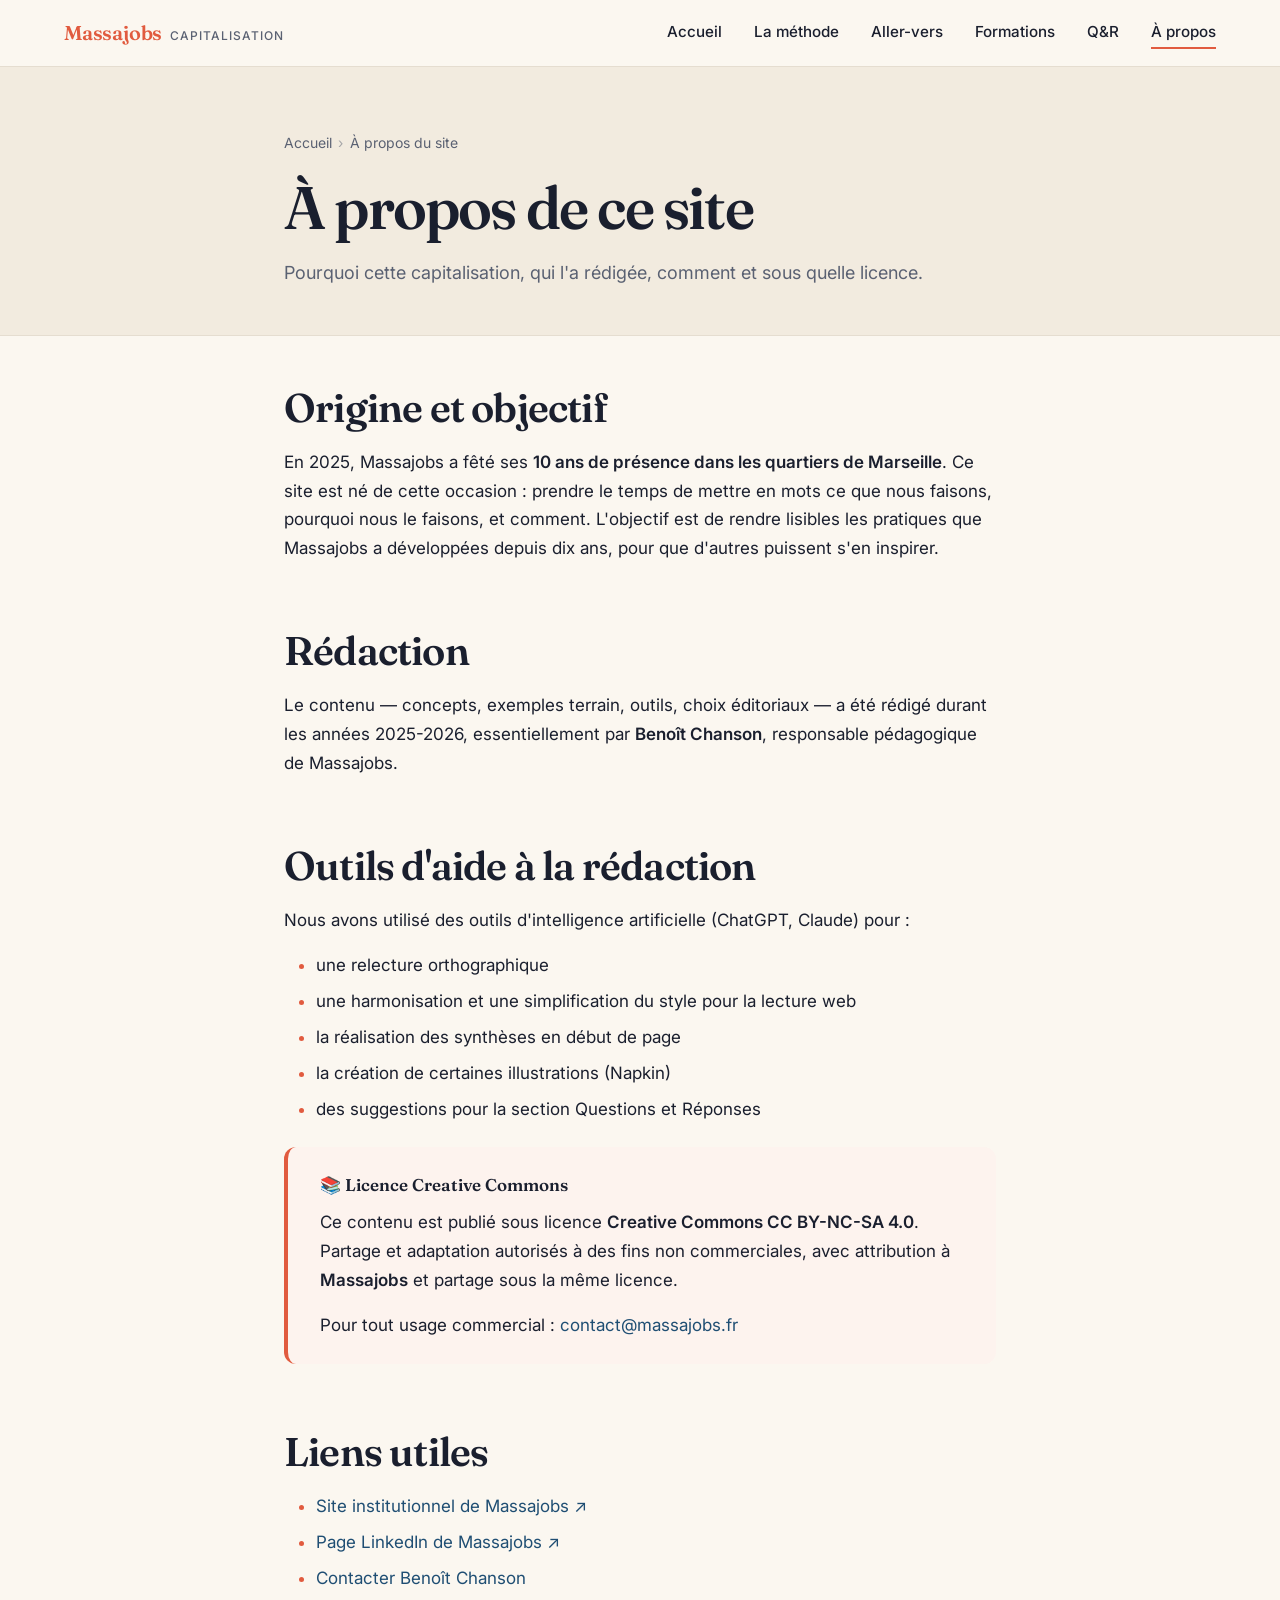
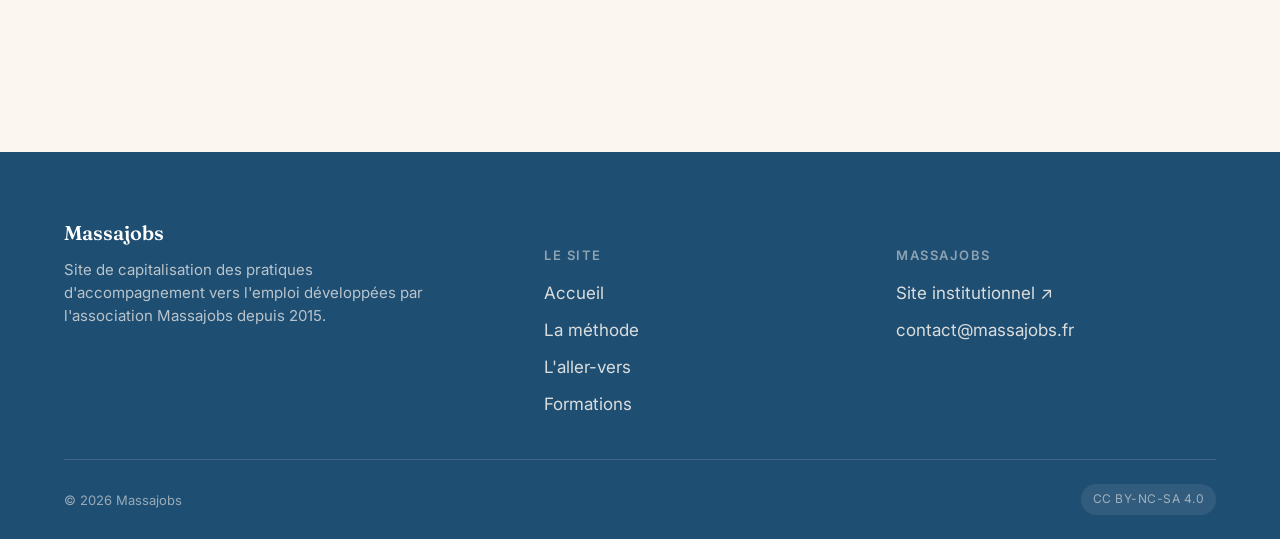
==== pages/a-propos.html @ 046642a2 "Première mise en ligne du site" ====
<!DOCTYPE html>
<html lang="fr">
<head>
    <meta charset="UTF-8">
    <meta name="viewport" content="width=device-width, initial-scale=1.0">
    <title>À propos du site — Massajobs</title>
    <link rel="preconnect" href="https://fonts.googleapis.com">
    <link rel="preconnect" href="https://fonts.gstatic.com" crossorigin>
    <link href="https://fonts.googleapis.com/css2?family=Fraunces:opsz,wght@9..144,400;9..144,500;9..144,600;9..144,700&family=Inter:wght@400;500;600;700&display=swap" rel="stylesheet">
    <link rel="stylesheet" href="../assets/css/style.css">
</head>
<body>

<header class="site-header">
    <div class="site-header__inner">
        <a href="../index.html" class="site-logo"><strong>Massajobs</strong><small>Capitalisation</small></a>
        <button class="menu-toggle" aria-label="Menu" onclick="document.querySelector('.site-nav').classList.toggle('open')">☰</button>
        <nav class="site-nav">
            <a href="../index.html">Accueil</a>
            <a href="methode.html">La méthode</a>
            <a href="aller-vers.html">Aller-vers</a>
            <a href="offre.html">Formations</a>
            <a href="questions-reponses.html">Q&amp;R</a>
            <a href="a-propos.html" class="active">À propos</a>
        </nav>
    </div>
</header>

<section class="article-header">
    <div class="article-header__inner">
        <div class="breadcrumb">
            <a href="../index.html">Accueil</a><span class="breadcrumb__sep">›</span><span>À propos du site</span>
        </div>
        <h1>À propos de ce site</h1>
        <p class="article-header__lead">Pourquoi cette capitalisation, qui l'a rédigée, comment et sous quelle licence.</p>
    </div>
</section>

<div class="reading">

<h2>Origine et objectif</h2>
<p>En 2025, Massajobs a fêté ses <strong>10 ans de présence dans les quartiers de Marseille</strong>. Ce site est né de cette occasion : prendre le temps de mettre en mots ce que nous faisons, pourquoi nous le faisons, et comment. L'objectif est de rendre lisibles les pratiques que Massajobs a développées depuis dix ans, pour que d'autres puissent s'en inspirer.</p>

<h2>Rédaction</h2>
<p>Le contenu — concepts, exemples terrain, outils, choix éditoriaux — a été rédigé durant les années 2025-2026, essentiellement par <strong>Benoît Chanson</strong>, responsable pédagogique de Massajobs.</p>

<h2>Outils d'aide à la rédaction</h2>
<p>Nous avons utilisé des outils d'intelligence artificielle (ChatGPT, Claude) pour :</p>
<ul>
    <li>une relecture orthographique</li>
    <li>une harmonisation et une simplification du style pour la lecture web</li>
    <li>la réalisation des synthèses en début de page</li>
    <li>la création de certaines illustrations (Napkin)</li>
    <li>des suggestions pour la section Questions et Réponses</li>
</ul>

<div class="callout callout--idea">
    <div class="callout__title">📚 Licence Creative Commons</div>
    <p>Ce contenu est publié sous licence <strong>Creative Commons CC BY-NC-SA 4.0</strong>.<br>
    Partage et adaptation autorisés à des fins non commerciales, avec attribution à <strong>Massajobs</strong> et partage sous la même licence.</p>
    <p>Pour tout usage commercial : <a href="mailto:contact@massajobs.fr">contact@massajobs.fr</a></p>
</div>

<h2>Liens utiles</h2>
<ul>
    <li><a href="https://www.massajobs.org" target="_blank" rel="noopener">Site institutionnel de Massajobs ↗</a></li>
    <li><a href="https://www.linkedin.com/company/massajobs/" target="_blank" rel="noopener">Page LinkedIn de Massajobs ↗</a></li>
    <li><a href="mailto:benoit.chanson@massajobs.org">Contacter Benoît Chanson</a></li>
</ul>

</div>

<footer class="site-footer">
    <div class="container">
        <div class="site-footer__grid">
            <div>
                <div class="site-footer__brand">Massajobs</div>
                <p class="site-footer__lead">Site de capitalisation des pratiques d'accompagnement vers l'emploi développées par l'association Massajobs depuis 2015.</p>
            </div>
            <div>
                <h4>Le site</h4>
                <ul class="site-footer__links">
                    <li><a href="../index.html">Accueil</a></li>
                    <li><a href="methode.html">La méthode</a></li>
                    <li><a href="aller-vers.html">L'aller-vers</a></li>
                    <li><a href="offre.html">Formations</a></li>
                </ul>
            </div>
            <div>
                <h4>Massajobs</h4>
                <ul class="site-footer__links">
                    <li><a href="https://www.massajobs.org" target="_blank" rel="noopener">Site institutionnel ↗</a></li>
                    <li><a href="mailto:contact@massajobs.fr">contact@massajobs.fr</a></li>
                </ul>
            </div>
        </div>
        <div class="site-footer__bottom">
            <span>© 2026 Massajobs</span>
            <span class="license-tag">CC BY-NC-SA 4.0</span>
        </div>
    </div>
</footer>

</body>
</html>
---- assets/css/style.css ----
/* ====================================================
   MASSAJOBS — Site de capitalisation
   Design system — Style global
   ==================================================== */

/* --------- Reset & base --------- */
*,
*::before,
*::after {
    box-sizing: border-box;
    margin: 0;
    padding: 0;
}

:root {
    /* Palette */
    --color-bg: #FBF7F0;
    --color-bg-alt: #F2EBDF;
    --color-bg-deep: #1F4E73;
    --color-text: #1A1F2E;
    --color-text-muted: #5A6172;
    --color-accent: #E15B3F;
    --color-accent-deep: #B73E25;
    --color-primary: #1F4E73;
    --color-primary-light: #2D7AAC;
    --color-border: #E5DDD0;
    --color-white: #FFFFFF;

    /* Typography */
    --font-display: "Fraunces", Georgia, "Times New Roman", serif;
    --font-body: "Inter", -apple-system, BlinkMacSystemFont, "Segoe UI", sans-serif;

    /* Spacing */
    --space-1: 0.25rem;
    --space-2: 0.5rem;
    --space-3: 1rem;
    --space-4: 1.5rem;
    --space-5: 2rem;
    --space-6: 3rem;
    --space-7: 4rem;
    --space-8: 6rem;

    /* Containers */
    --width-narrow: 760px;
    --width-medium: 960px;
    --width-wide: 1200px;

    /* Misc */
    --radius-sm: 6px;
    --radius-md: 12px;
    --radius-lg: 20px;
    --shadow-sm: 0 1px 3px rgba(26, 31, 46, 0.06), 0 1px 2px rgba(26, 31, 46, 0.04);
    --shadow-md: 0 4px 16px rgba(26, 31, 46, 0.06), 0 2px 6px rgba(26, 31, 46, 0.04);
    --shadow-lg: 0 12px 40px rgba(26, 31, 46, 0.08), 0 4px 12px rgba(26, 31, 46, 0.05);
    --transition: 200ms cubic-bezier(0.4, 0, 0.2, 1);
}

html {
    font-size: 16px;
    scroll-behavior: smooth;
    -webkit-text-size-adjust: 100%;
}

body {
    font-family: var(--font-body);
    font-size: 1.0625rem;
    line-height: 1.7;
    color: var(--color-text);
    background-color: var(--color-bg);
    -webkit-font-smoothing: antialiased;
    -moz-osx-font-smoothing: grayscale;
}

img, svg {
    max-width: 100%;
    height: auto;
    display: block;
}

a {
    color: var(--color-primary);
    text-decoration: none;
    transition: color var(--transition);
}

a:hover {
    color: var(--color-accent);
}

/* --------- Typography --------- */
h1, h2, h3, h4, h5, h6 {
    font-family: var(--font-display);
    color: var(--color-text);
    line-height: 1.2;
    font-weight: 600;
    letter-spacing: -0.02em;
}

h1 {
    font-size: clamp(2.25rem, 5vw, 3.75rem);
    font-weight: 600;
    letter-spacing: -0.03em;
}

h2 {
    font-size: clamp(1.75rem, 3.5vw, 2.5rem);
    margin-bottom: var(--space-4);
}

h3 {
    font-size: clamp(1.375rem, 2.5vw, 1.75rem);
    margin-top: var(--space-6);
    margin-bottom: var(--space-3);
}

h4 {
    font-size: 1.125rem;
    font-weight: 600;
    margin-top: var(--space-5);
    margin-bottom: var(--space-2);
}

p {
    margin-bottom: var(--space-3);
}

strong, b {
    font-weight: 600;
    color: var(--color-text);
}

/* Section "kicker" — small caps label above h2 */
.kicker {
    display: inline-block;
    font-family: var(--font-body);
    font-size: 0.8125rem;
    font-weight: 600;
    text-transform: uppercase;
    letter-spacing: 0.12em;
    color: var(--color-accent);
    margin-bottom: var(--space-3);
}

.kicker-light {
    color: rgba(251, 247, 240, 0.7);
}

/* --------- Layout --------- */
.container {
    width: 100%;
    max-width: var(--width-wide);
    margin: 0 auto;
    padding: 0 var(--space-4);
}

.container-narrow {
    max-width: var(--width-narrow);
    margin: 0 auto;
    padding: 0 var(--space-4);
}

.container-medium {
    max-width: var(--width-medium);
    margin: 0 auto;
    padding: 0 var(--space-4);
}

.section {
    padding: var(--space-8) 0;
}

.section-tight {
    padding: var(--space-6) 0;
}

.section-light {
    background-color: var(--color-white);
}

.section-sand {
    background-color: var(--color-bg-alt);
}

.section-deep {
    background-color: var(--color-bg-deep);
    color: var(--color-bg);
}

.section-deep h1,
.section-deep h2,
.section-deep h3,
.section-deep h4 {
    color: var(--color-white);
}

/* --------- Header & Navigation --------- */
.site-header {
    position: sticky;
    top: 0;
    z-index: 100;
    background: rgba(251, 247, 240, 0.92);
    backdrop-filter: saturate(180%) blur(12px);
    -webkit-backdrop-filter: saturate(180%) blur(12px);
    border-bottom: 1px solid var(--color-border);
}

.site-header__inner {
    display: flex;
    align-items: center;
    justify-content: space-between;
    max-width: var(--width-wide);
    margin: 0 auto;
    padding: var(--space-3) var(--space-4);
}

.site-logo {
    font-family: var(--font-display);
    font-weight: 600;
    font-size: 1.25rem;
    color: var(--color-text);
    letter-spacing: -0.01em;
    display: flex;
    align-items: baseline;
    gap: 0.5rem;
}

.site-logo strong {
    color: var(--color-accent);
}

.site-logo small {
    font-family: var(--font-body);
    font-size: 0.75rem;
    font-weight: 500;
    color: var(--color-text-muted);
    text-transform: uppercase;
    letter-spacing: 0.08em;
}

.site-nav {
    display: flex;
    align-items: center;
    gap: var(--space-5);
}

.site-nav a {
    color: var(--color-text);
    font-weight: 500;
    font-size: 0.95rem;
    position: relative;
    padding-bottom: 2px;
}

.site-nav a::after {
    content: "";
    position: absolute;
    bottom: -2px;
    left: 0;
    right: 0;
    height: 2px;
    background: var(--color-accent);
    transform: scaleX(0);
    transform-origin: left;
    transition: transform var(--transition);
}

.site-nav a:hover::after,
.site-nav a.active::after {
    transform: scaleX(1);
}

.menu-toggle {
    display: none;
    background: none;
    border: 0;
    cursor: pointer;
    padding: var(--space-2);
    color: var(--color-text);
    font-size: 1.5rem;
}

@media (max-width: 880px) {
    .site-nav {
        position: fixed;
        top: 64px;
        right: -100%;
        bottom: 0;
        width: 70%;
        max-width: 320px;
        background: var(--color-bg);
        flex-direction: column;
        align-items: flex-start;
        padding: var(--space-5);
        gap: var(--space-4);
        border-left: 1px solid var(--color-border);
        transition: right var(--transition);
        box-shadow: var(--shadow-lg);
    }
    .site-nav.open {
        right: 0;
    }
    .menu-toggle {
        display: block;
    }
}

/* --------- Buttons --------- */
.btn {
    display: inline-flex;
    align-items: center;
    gap: 0.5rem;
    padding: 0.875rem 1.75rem;
    border-radius: 999px;
    font-weight: 600;
    font-size: 0.95rem;
    transition: all var(--transition);
    cursor: pointer;
    border: 2px solid transparent;
    white-space: nowrap;
}

.btn-primary {
    background: var(--color-accent);
    color: var(--color-white);
    border-color: var(--color-accent);
}

.btn-primary:hover {
    background: var(--color-accent-deep);
    border-color: var(--color-accent-deep);
    color: var(--color-white);
    transform: translateY(-1px);
    box-shadow: var(--shadow-md);
}

.btn-secondary {
    background: transparent;
    color: var(--color-primary);
    border-color: var(--color-primary);
}

.btn-secondary:hover {
    background: var(--color-primary);
    color: var(--color-white);
}

.btn-ghost {
    background: transparent;
    color: var(--color-text);
    padding: 0.5rem 0;
}

.btn-ghost:hover {
    color: var(--color-accent);
}

.btn-arrow::after {
    content: "→";
    transition: transform var(--transition);
}

.btn-arrow:hover::after {
    transform: translateX(4px);
}

/* --------- Hero --------- */
.hero {
    padding: var(--space-8) 0 var(--space-7);
    position: relative;
    overflow: hidden;
}

.hero__inner {
    max-width: var(--width-wide);
    margin: 0 auto;
    padding: 0 var(--space-4);
    display: grid;
    grid-template-columns: 1.2fr 1fr;
    gap: var(--space-7);
    align-items: center;
}

@media (max-width: 880px) {
    .hero__inner {
        grid-template-columns: 1fr;
        gap: var(--space-5);
    }
}

.hero__eyebrow {
    display: inline-flex;
    align-items: center;
    gap: 0.5rem;
    background: var(--color-bg-alt);
    color: var(--color-primary);
    padding: 0.4rem 0.9rem;
    border-radius: 999px;
    font-size: 0.8125rem;
    font-weight: 600;
    letter-spacing: 0.04em;
    margin-bottom: var(--space-4);
}

.hero__eyebrow::before {
    content: "•";
    color: var(--color-accent);
    font-size: 1.5rem;
    line-height: 0;
}

.hero h1 {
    margin-bottom: var(--space-4);
}

.hero h1 em {
    font-style: italic;
    color: var(--color-accent);
    font-weight: 500;
}

.hero__lead {
    font-size: 1.1875rem;
    line-height: 1.6;
    color: var(--color-text-muted);
    margin-bottom: var(--space-5);
    max-width: 540px;
}

.hero__cta {
    display: flex;
    flex-wrap: wrap;
    gap: var(--space-3);
}

.hero__visual {
    position: relative;
    aspect-ratio: 4 / 5;
    max-height: 540px;
    border-radius: var(--radius-lg);
    background: linear-gradient(135deg, var(--color-bg-alt) 0%, #d9c9b1 100%);
    overflow: hidden;
    box-shadow: var(--shadow-lg);
}

.hero__visual::before {
    content: "";
    position: absolute;
    inset: 0;
    background:
        radial-gradient(circle at 30% 20%, rgba(225, 91, 63, 0.18) 0%, transparent 50%),
        radial-gradient(circle at 70% 80%, rgba(31, 78, 115, 0.25) 0%, transparent 50%);
}

.hero__visual-quote {
    position: absolute;
    bottom: var(--space-4);
    left: var(--space-4);
    right: var(--space-4);
    background: rgba(251, 247, 240, 0.96);
    backdrop-filter: blur(10px);
    padding: var(--space-4);
    border-radius: var(--radius-md);
    box-shadow: var(--shadow-md);
    font-family: var(--font-display);
    font-style: italic;
    font-size: 1.0625rem;
    line-height: 1.5;
    color: var(--color-text);
}

.hero__visual-quote cite {
    display: block;
    margin-top: var(--space-2);
    font-style: normal;
    font-family: var(--font-body);
    font-size: 0.8125rem;
    color: var(--color-text-muted);
    font-weight: 600;
    letter-spacing: 0.04em;
    text-transform: uppercase;
}

/* --------- Cards (sections grid) --------- */
.cards-grid {
    display: grid;
    grid-template-columns: repeat(auto-fit, minmax(280px, 1fr));
    gap: var(--space-4);
    margin-top: var(--space-5);
}

.card {
    background: var(--color-white);
    border: 1px solid var(--color-border);
    border-radius: var(--radius-md);
    padding: var(--space-5);
    transition: all var(--transition);
    display: flex;
    flex-direction: column;
    text-decoration: none;
    color: inherit;
    position: relative;
    overflow: hidden;
}

.card:hover {
    transform: translateY(-2px);
    box-shadow: var(--shadow-md);
    border-color: var(--color-accent);
    color: inherit;
}

.card__icon {
    width: 48px;
    height: 48px;
    border-radius: 12px;
    background: var(--color-bg-alt);
    display: flex;
    align-items: center;
    justify-content: center;
    font-size: 1.5rem;
    margin-bottom: var(--space-3);
}

.card--accent .card__icon {
    background: rgba(225, 91, 63, 0.12);
}

.card--primary .card__icon {
    background: rgba(31, 78, 115, 0.1);
}

.card__title {
    font-family: var(--font-display);
    font-size: 1.25rem;
    font-weight: 600;
    margin-bottom: var(--space-2);
    color: var(--color-text);
}

.card__lead {
    color: var(--color-text-muted);
    font-size: 0.95rem;
    flex-grow: 1;
    margin-bottom: var(--space-3);
}

.card__link {
    display: inline-flex;
    align-items: center;
    gap: 0.5rem;
    color: var(--color-accent);
    font-weight: 600;
    font-size: 0.9375rem;
    margin-top: auto;
}

.card__link::after {
    content: "→";
    transition: transform var(--transition);
}

.card:hover .card__link::after {
    transform: translateX(4px);
}

/* Sub-cards (children of a card category) */
.card__children {
    margin-top: var(--space-3);
    border-top: 1px solid var(--color-border);
    padding-top: var(--space-3);
}

.card__children a {
    display: flex;
    justify-content: space-between;
    align-items: center;
    padding: var(--space-2) 0;
    color: var(--color-text);
    font-weight: 500;
    font-size: 0.9375rem;
    border-bottom: 1px solid var(--color-border);
}

.card__children a:last-child {
    border-bottom: 0;
}

.card__children a:hover {
    color: var(--color-accent);
}

.card__children a::after {
    content: "›";
    color: var(--color-text-muted);
    transition: transform var(--transition);
}

.card__children a:hover::after {
    transform: translateX(2px);
    color: var(--color-accent);
}

/* --------- Reading content (article body) --------- */
.reading {
    max-width: var(--width-narrow);
    margin: 0 auto;
    padding: var(--space-6) var(--space-4);
}

.reading h2 {
    margin-top: var(--space-7);
    margin-bottom: var(--space-3);
    scroll-margin-top: 80px;
}

.reading h2:first-child {
    margin-top: 0;
}

.reading h3 {
    margin-top: var(--space-5);
    margin-bottom: var(--space-2);
}

.reading p {
    margin-bottom: var(--space-3);
}

.reading ul,
.reading ol {
    margin: var(--space-3) 0 var(--space-3) var(--space-4);
    padding-left: var(--space-2);
}

.reading li {
    margin-bottom: var(--space-2);
    line-height: 1.65;
}

.reading li::marker {
    color: var(--color-accent);
}

.reading hr {
    border: 0;
    border-top: 1px solid var(--color-border);
    margin: var(--space-6) 0;
}

/* --------- Callouts (idée clé, tips, exemples) --------- */
.callout {
    background: var(--color-bg-alt);
    border-radius: var(--radius-md);
    padding: var(--space-4) var(--space-5);
    margin: var(--space-4) 0;
    border-left: 4px solid var(--color-primary);
}

.callout__title {
    font-family: var(--font-display);
    font-size: 1.0625rem;
    font-weight: 600;
    margin-bottom: var(--space-2);
    display: flex;
    align-items: center;
    gap: 0.5rem;
}

.callout p:last-child {
    margin-bottom: 0;
}

.callout--idea {
    background: #fdf3ee;
    border-left-color: var(--color-accent);
}

.callout--tip {
    background: #ecf1f6;
    border-left-color: var(--color-primary);
}

.callout--example {
    background: #f5f1e8;
    border-left-color: #b59459;
}

.callout--warning {
    background: #fdf2e6;
    border-left-color: #e08720;
}

/* --------- Pull quote (citation en exergue) --------- */
.pull-quote {
    margin: var(--space-6) 0;
    padding: var(--space-5) var(--space-5) var(--space-5) var(--space-6);
    position: relative;
    font-family: var(--font-display);
    font-size: 1.375rem;
    font-style: italic;
    line-height: 1.45;
    color: var(--color-text);
    border-left: 4px solid var(--color-accent);
}

.pull-quote::before {
    content: "\201C";
    position: absolute;
    top: -8px;
    left: var(--space-3);
    font-size: 4rem;
    line-height: 1;
    color: var(--color-accent);
    opacity: 0.3;
    font-family: serif;
}

.pull-quote cite {
    display: block;
    margin-top: var(--space-3);
    font-style: normal;
    font-family: var(--font-body);
    font-size: 0.875rem;
    color: var(--color-text-muted);
    font-weight: 600;
    letter-spacing: 0.04em;
    text-transform: uppercase;
}

.pull-quote cite::before {
    content: "— ";
}

/* --------- Tables --------- */
.table-wrapper {
    overflow-x: auto;
    margin: var(--space-4) 0;
    border-radius: var(--radius-md);
    border: 1px solid var(--color-border);
}

.reading table,
.table {
    width: 100%;
    border-collapse: collapse;
    background: var(--color-white);
    font-size: 0.9375rem;
}

.reading table th,
.table th {
    background: var(--color-bg-alt);
    text-align: left;
    padding: var(--space-3);
    font-family: var(--font-display);
    font-weight: 600;
    color: var(--color-text);
    border-bottom: 2px solid var(--color-border);
}

.reading table td,
.table td {
    padding: var(--space-3);
    border-bottom: 1px solid var(--color-border);
    vertical-align: top;
    line-height: 1.55;
}

.reading table tr:last-child td,
.table tr:last-child td {
    border-bottom: 0;
}

.reading table tr:hover td,
.table tr:hover td {
    background: var(--color-bg);
}

/* --------- Details / Accordion --------- */
.reading details {
    border: 1px solid var(--color-border);
    border-radius: var(--radius-md);
    padding: 0;
    margin: var(--space-3) 0;
    background: var(--color-white);
    overflow: hidden;
}

.reading details[open] {
    box-shadow: var(--shadow-sm);
}

.reading summary {
    cursor: pointer;
    padding: var(--space-3) var(--space-4);
    font-weight: 600;
    color: var(--color-text);
    list-style: none;
    display: flex;
    align-items: center;
    gap: var(--space-2);
    transition: background var(--transition);
}

.reading summary::-webkit-details-marker {
    display: none;
}

.reading summary::after {
    content: "+";
    margin-left: auto;
    font-size: 1.5rem;
    font-weight: 400;
    color: var(--color-accent);
    transition: transform var(--transition);
}

.reading details[open] summary::after {
    transform: rotate(45deg);
}

.reading summary:hover {
    background: var(--color-bg);
}

.details__body {
    padding: 0 var(--space-4) var(--space-4);
    border-top: 1px solid var(--color-border);
    padding-top: var(--space-3);
}

/* --------- Article header (méta + intro) --------- */
.article-header {
    padding: var(--space-7) 0 var(--space-5);
    background: var(--color-bg-alt);
    border-bottom: 1px solid var(--color-border);
}

.article-header__inner {
    max-width: var(--width-narrow);
    margin: 0 auto;
    padding: 0 var(--space-4);
}

.breadcrumb {
    font-size: 0.875rem;
    color: var(--color-text-muted);
    margin-bottom: var(--space-3);
}

.breadcrumb a {
    color: var(--color-text-muted);
}

.breadcrumb a:hover {
    color: var(--color-accent);
}

.breadcrumb__sep {
    margin: 0 0.4rem;
    opacity: 0.5;
}

.article-header h1 {
    margin-bottom: var(--space-3);
}

.article-header__lead {
    font-size: 1.125rem;
    line-height: 1.55;
    color: var(--color-text-muted);
}

/* --------- Footer --------- */
.site-footer {
    background: var(--color-bg-deep);
    color: rgba(251, 247, 240, 0.85);
    padding: var(--space-7) 0 var(--space-4);
    margin-top: var(--space-8);
}

.site-footer a {
    color: rgba(251, 247, 240, 0.85);
}

.site-footer a:hover {
    color: var(--color-accent);
}

.site-footer__grid {
    display: grid;
    grid-template-columns: 1.4fr 1fr 1fr;
    gap: var(--space-5);
    padding-bottom: var(--space-5);
    border-bottom: 1px solid rgba(251, 247, 240, 0.15);
}

@media (max-width: 760px) {
    .site-footer__grid {
        grid-template-columns: 1fr;
        gap: var(--space-4);
    }
}

.site-footer h4 {
    font-family: var(--font-body);
    font-size: 0.8125rem;
    font-weight: 600;
    text-transform: uppercase;
    letter-spacing: 0.12em;
    color: rgba(251, 247, 240, 0.5);
    margin-bottom: var(--space-3);
}

.site-footer__brand {
    font-family: var(--font-display);
    font-size: 1.25rem;
    font-weight: 600;
    color: var(--color-white);
    margin-bottom: var(--space-2);
}

.site-footer__lead {
    color: rgba(251, 247, 240, 0.7);
    font-size: 0.9375rem;
    line-height: 1.55;
    max-width: 380px;
}

.site-footer__links {
    list-style: none;
    padding: 0;
}

.site-footer__links li {
    margin-bottom: var(--space-2);
}

.site-footer__bottom {
    padding-top: var(--space-4);
    display: flex;
    flex-wrap: wrap;
    justify-content: space-between;
    align-items: center;
    gap: var(--space-3);
    color: rgba(251, 247, 240, 0.55);
    font-size: 0.8125rem;
}

.license-tag {
    font-family: var(--font-body);
    background: rgba(251, 247, 240, 0.08);
    padding: 0.35rem 0.75rem;
    border-radius: 999px;
    font-size: 0.75rem;
    letter-spacing: 0.04em;
}

/* --------- Utility --------- */
.text-center { text-align: center; }
.mt-0 { margin-top: 0; }
.mb-0 { margin-bottom: 0; }
.mb-3 { margin-bottom: var(--space-3); }
.mb-5 { margin-bottom: var(--space-5); }

.divider-decorative {
    display: flex;
    align-items: center;
    gap: var(--space-3);
    margin: var(--space-6) 0;
}

.divider-decorative::before,
.divider-decorative::after {
    content: "";
    flex: 1;
    height: 1px;
    background: var(--color-border);
}

.divider-decorative span {
    color: var(--color-text-muted);
    font-size: 0.875rem;
    letter-spacing: 0.08em;
    text-transform: uppercase;
}

/* TOC sidebar (for article pages) */
.toc {
    position: sticky;
    top: 88px;
    max-height: calc(100vh - 100px);
    overflow-y: auto;
    font-size: 0.875rem;
}

.toc h4 {
    font-family: var(--font-body);
    font-size: 0.75rem;
    text-transform: uppercase;
    letter-spacing: 0.1em;
    color: var(--color-text-muted);
    margin-bottom: var(--space-3);
    font-weight: 600;
}

.toc ul {
    list-style: none;
    padding: 0;
    border-left: 2px solid var(--color-border);
}

.toc li a {
    display: block;
    padding: 0.35rem var(--space-3);
    color: var(--color-text-muted);
    border-left: 2px solid transparent;
    margin-left: -2px;
    transition: all var(--transition);
}

.toc li a:hover,
.toc li a.active {
    color: var(--color-accent);
    border-left-color: var(--color-accent);
}

.article-layout {
    display: grid;
    grid-template-columns: 240px 1fr;
    gap: var(--space-6);
    max-width: var(--width-wide);
    margin: 0 auto;
    padding: var(--space-6) var(--space-4);
}

@media (max-width: 1024px) {
    .article-layout {
        grid-template-columns: 1fr;
    }
    .toc {
        display: none;
    }
}

/* --------- Print --------- */
@media print {
    .site-header, .site-footer, .toc {
        display: none;
    }
    body {
        background: white;
    }
}
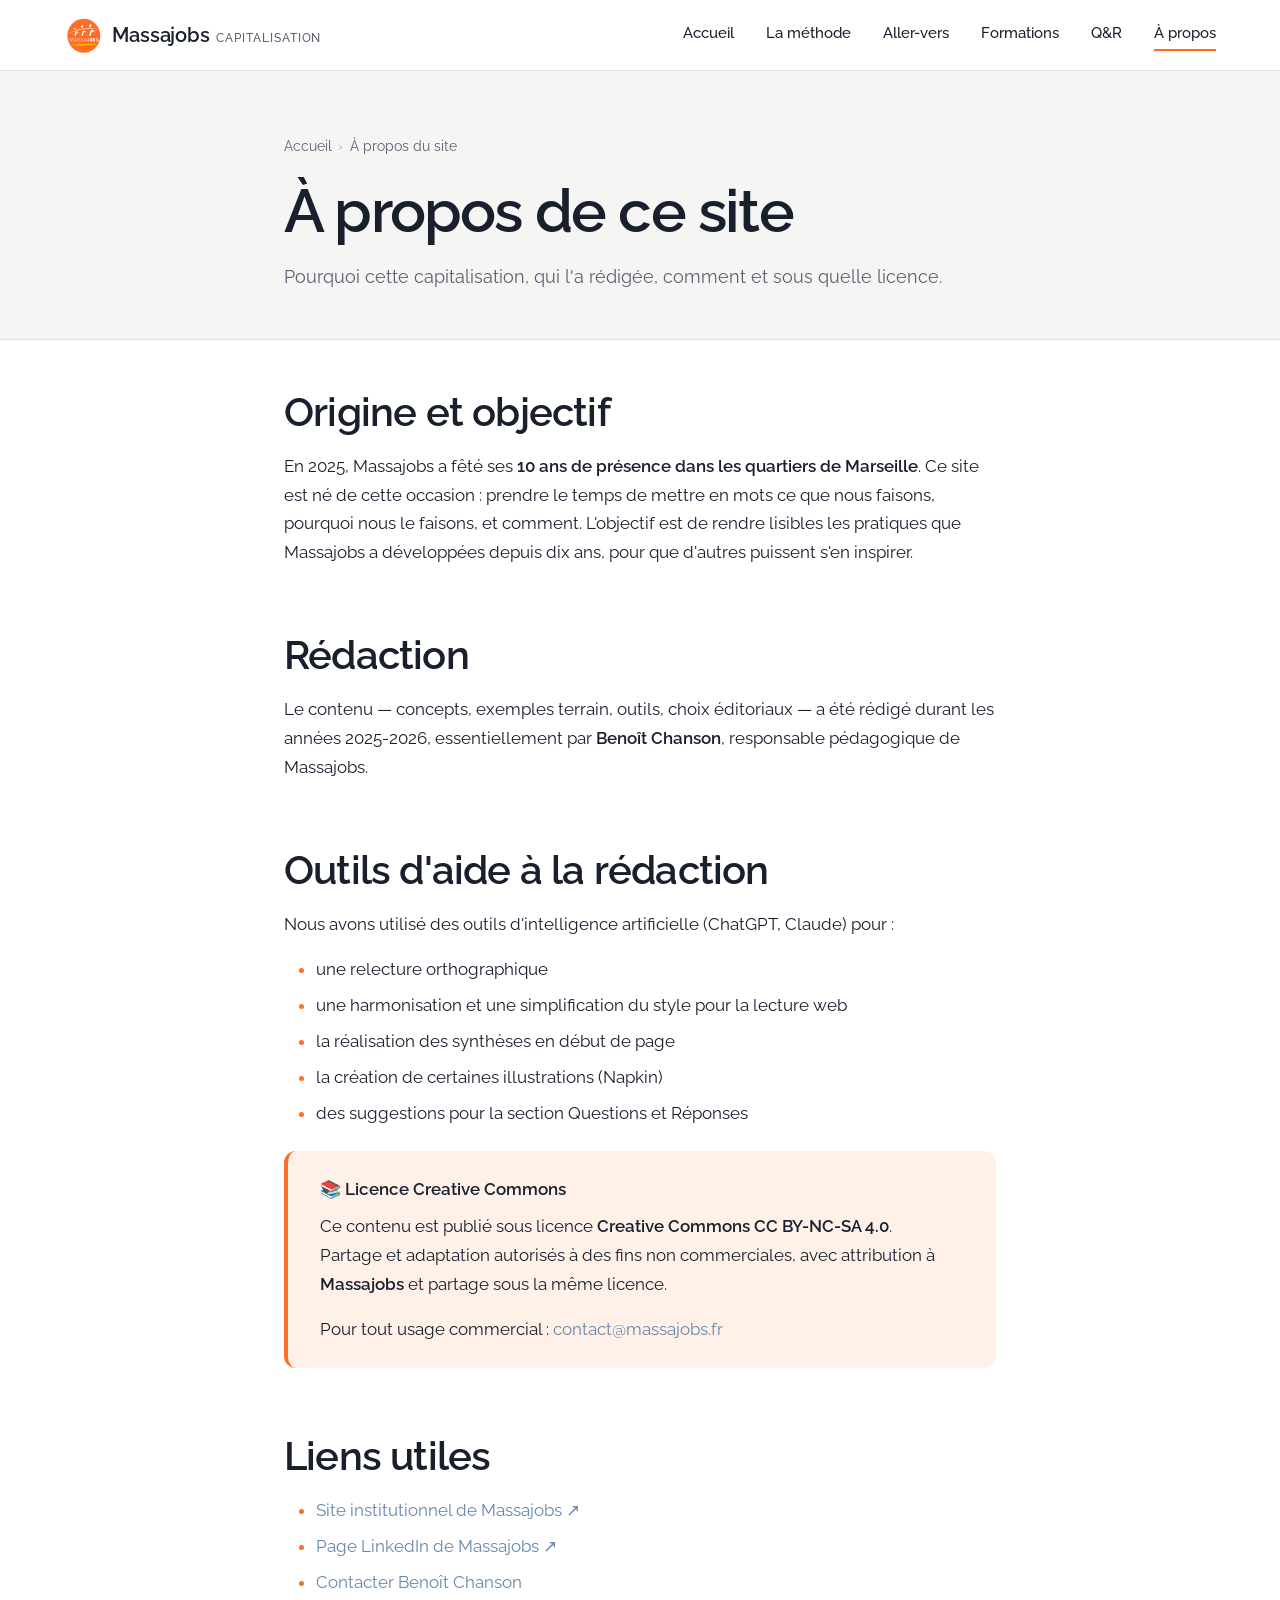
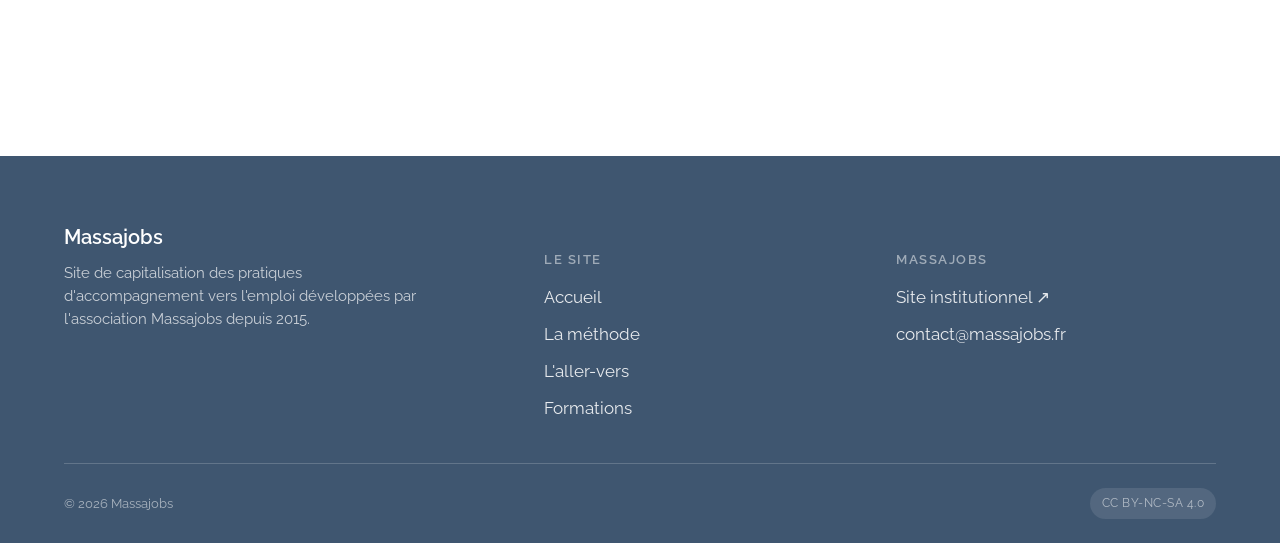
==== commit 4b2b37e7: "Mises à jour des pages du site internet" ====
--- a/pages/a-propos.html
+++ b/pages/a-propos.html
@@ -6,18 +6,27 @@
     <title>À propos du site — Massajobs</title>
     <link rel="preconnect" href="https://fonts.googleapis.com">
     <link rel="preconnect" href="https://fonts.gstatic.com" crossorigin>
-    <link href="https://fonts.googleapis.com/css2?family=Fraunces:opsz,wght@9..144,400;9..144,500;9..144,600;9..144,700&family=Inter:wght@400;500;600;700&display=swap" rel="stylesheet">
+    <link href="https://fonts.googleapis.com/css2?family=Raleway:wght@300;400;500;600;700;800&display=swap" rel="stylesheet">
     <link rel="stylesheet" href="../assets/css/style.css">
+    <link rel="icon" type="image/png" sizes="32x32" href="../assets/img/favicon-32.png">
+    <link rel="icon" type="image/png" sizes="16x16" href="../assets/img/favicon-16.png">
+    <link rel="apple-touch-icon" href="../assets/img/logo-massajobs.png">
 </head>
 <body>
 
 <header class="site-header">
     <div class="site-header__inner">
-        <a href="../index.html" class="site-logo"><strong>Massajobs</strong><small>Capitalisation</small></a>
+        <a href="../index.html" class="site-logo">
+            <img src="../assets/img/logo-massajobs.png" alt="" class="site-logo__img" aria-hidden="true">
+            <span class="site-logo__text">
+                <strong>Massajobs</strong>
+                <small>Capitalisation</small>
+            </span>
+        </a>
         <button class="menu-toggle" aria-label="Menu" onclick="document.querySelector('.site-nav').classList.toggle('open')">☰</button>
         <nav class="site-nav">
             <a href="../index.html">Accueil</a>
-            <a href="methode.html">La méthode</a>
+            <div class="nav-dropdown"><a href="methode.html" class="nav-dropdown__trigger">La méthode</a><div class="nav-dropdown__menu"><a href="posture.html">Éclairer notre posture</a><a href="matiere.html">La matière</a><a href="structure.html">La structure</a><a href="outils.html">Les outils</a></div></div>
             <a href="aller-vers.html">Aller-vers</a>
             <a href="offre.html">Formations</a>
             <a href="questions-reponses.html">Q&amp;R</a>
--- a/assets/css/style.css
+++ b/assets/css/style.css
@@ -14,21 +14,27 @@
 
 :root {
     /* Palette */
-    --color-bg: #FBF7F0;
-    --color-bg-alt: #F2EBDF;
-    --color-bg-deep: #1F4E73;
+    /* Palette officielle Massajobs */
+    --color-massa-orange: #FF6D24;
+    --color-massa-yellow: #FABA02;
+    --color-massa-blue: #6687AC;
+    --color-massa-grey: #E2E2E1;
+
+    --color-bg: #FFFFFF;
+    --color-bg-alt: #F5F5F4;
+    --color-bg-deep: #3F5670;
     --color-text: #1A1F2E;
     --color-text-muted: #5A6172;
-    --color-accent: #E15B3F;
-    --color-accent-deep: #B73E25;
-    --color-primary: #1F4E73;
-    --color-primary-light: #2D7AAC;
-    --color-border: #E5DDD0;
+    --color-accent: #FF6D24;
+    --color-accent-deep: #E55A14;
+    --color-primary: #6687AC;
+    --color-primary-light: #8AA5C5;
+    --color-border: #E2E2E1;
     --color-white: #FFFFFF;
 
     /* Typography */
-    --font-display: "Fraunces", Georgia, "Times New Roman", serif;
-    --font-body: "Inter", -apple-system, BlinkMacSystemFont, "Segoe UI", sans-serif;
+    --font-display: "Raleway", -apple-system, BlinkMacSystemFont, "Segoe UI", sans-serif;
+    --font-body: "Raleway", -apple-system, BlinkMacSystemFont, "Segoe UI", sans-serif;
 
     /* Spacing */
     --space-1: 0.25rem;
@@ -142,7 +148,7 @@
 }
 
 .kicker-light {
-    color: rgba(251, 247, 240, 0.7);
+    color: rgba(255, 255, 255, 0.72);
 }
 
 /* --------- Layout --------- */
@@ -198,7 +204,7 @@
     position: sticky;
     top: 0;
     z-index: 100;
-    background: rgba(251, 247, 240, 0.92);
+    background: rgba(255, 255, 255, 0.94);
     backdrop-filter: saturate(180%) blur(12px);
     -webkit-backdrop-filter: saturate(180%) blur(12px);
     border-bottom: 1px solid var(--color-border);
@@ -220,12 +226,25 @@
     color: var(--color-text);
     letter-spacing: -0.01em;
     display: flex;
+    align-items: center;
+    gap: 0.65rem;
+}
+
+.site-logo__img {
+    width: 38px;
+    height: 38px;
+    flex-shrink: 0;
+    display: block;
+}
+
+.site-logo__text {
+    display: flex;
     align-items: baseline;
-    gap: 0.5rem;
+    gap: 0.4rem;
 }
 
 .site-logo strong {
-    color: var(--color-accent);
+    color: var(--color-text);
 }
 
 .site-logo small {
@@ -304,6 +323,91 @@
     }
 }
 
+/* --------- Nav dropdown (sous-menu Méthode au survol) --------- */
+.nav-dropdown {
+    position: relative;
+    display: inline-flex;
+    align-items: center;
+}
+
+.nav-dropdown__menu {
+    position: absolute;
+    top: calc(100% + 10px);
+    left: -1rem;
+    min-width: 260px;
+    background: var(--color-white);
+    border-radius: var(--radius-md);
+    box-shadow: var(--shadow-lg);
+    border: 1px solid var(--color-border);
+    padding: 0.5rem;
+    opacity: 0;
+    visibility: hidden;
+    transform: translateY(-6px);
+    transition: opacity 180ms ease, visibility 180ms ease, transform 180ms ease;
+    z-index: 200;
+    display: flex;
+    flex-direction: column;
+    gap: 0.125rem;
+}
+
+/* Pont invisible entre le trigger et le menu pour éviter la fermeture pendant le déplacement de la souris */
+.nav-dropdown::after {
+    content: "";
+    position: absolute;
+    top: 100%;
+    left: 0;
+    right: 0;
+    height: 12px;
+}
+
+.nav-dropdown:hover .nav-dropdown__menu,
+.nav-dropdown:focus-within .nav-dropdown__menu {
+    opacity: 1;
+    visibility: visible;
+    transform: translateY(0);
+}
+
+.nav-dropdown__menu a {
+    padding: 0.55rem 0.85rem;
+    border-radius: var(--radius-sm);
+    color: var(--color-text);
+    font-size: 0.9375rem;
+    white-space: nowrap;
+    font-weight: 500;
+    transition: background 150ms ease, color 150ms ease;
+}
+
+/* On désactive la barre soulignée orange (héritée de .site-nav a) à l'intérieur du dropdown */
+.nav-dropdown__menu a::after {
+    display: none;
+}
+
+.nav-dropdown__menu a:hover {
+    background: var(--color-bg-alt);
+    color: var(--color-accent);
+}
+
+@media (max-width: 880px) {
+    .nav-dropdown {
+        display: block;
+        width: 100%;
+    }
+    .nav-dropdown__menu {
+        position: static;
+        opacity: 1;
+        visibility: visible;
+        transform: none;
+        box-shadow: none;
+        border: none;
+        background: transparent;
+        padding: 0.5rem 0 0 var(--space-4);
+        min-width: 0;
+    }
+    .nav-dropdown::after {
+        display: none;
+    }
+}
+
 /* --------- Buttons --------- */
 .btn {
     display: inline-flex;
@@ -334,14 +438,17 @@
 }
 
 .btn-secondary {
-    background: transparent;
-    color: var(--color-primary);
-    border-color: var(--color-primary);
-}
-
-.btn-secondary:hover {
     background: var(--color-primary);
     color: var(--color-white);
+    border-color: var(--color-primary);
+}
+
+.btn-secondary:hover {
+    background: var(--color-bg-deep);
+    border-color: var(--color-bg-deep);
+    color: var(--color-white);
+    transform: translateY(-1px);
+    box-shadow: var(--shadow-md);
 }
 
 .btn-ghost {
@@ -368,23 +475,35 @@
     padding: var(--space-8) 0 var(--space-7);
     position: relative;
     overflow: hidden;
+    background-image: url('../img/hero-bg.png');
+    background-size: cover;
+    background-position: center center;
+    background-repeat: no-repeat;
+}
+
+/* Voile blanc dégradé pour préserver la lisibilité du texte par-dessus la photo */
+.hero::before {
+    content: "";
+    position: absolute;
+    inset: 0;
+    background: linear-gradient(180deg,
+        rgba(255, 255, 255, 0.55) 0%,
+        rgba(255, 255, 255, 0.35) 50%,
+        rgba(255, 255, 255, 0.70) 100%);
+    z-index: 0;
+    pointer-events: none;
 }
 
 .hero__inner {
-    max-width: var(--width-wide);
+    position: relative;
+    z-index: 1;
+    max-width: 820px;
     margin: 0 auto;
     padding: 0 var(--space-4);
-    display: grid;
-    grid-template-columns: 1.2fr 1fr;
-    gap: var(--space-7);
-    align-items: center;
-}
-
-@media (max-width: 880px) {
-    .hero__inner {
-        grid-template-columns: 1fr;
-        gap: var(--space-5);
-    }
+}
+
+.hero__content {
+    max-width: 720px;
 }
 
 .hero__eyebrow {
@@ -421,9 +540,9 @@
 .hero__lead {
     font-size: 1.1875rem;
     line-height: 1.6;
-    color: var(--color-text-muted);
+    color: var(--color-text);
     margin-bottom: var(--space-5);
-    max-width: 540px;
+    max-width: 600px;
 }
 
 .hero__cta {
@@ -437,7 +556,7 @@
     aspect-ratio: 4 / 5;
     max-height: 540px;
     border-radius: var(--radius-lg);
-    background: linear-gradient(135deg, var(--color-bg-alt) 0%, #d9c9b1 100%);
+    background: linear-gradient(135deg, var(--color-massa-grey) 0%, #C5D2DD 100%);
     overflow: hidden;
     box-shadow: var(--shadow-lg);
 }
@@ -447,8 +566,8 @@
     position: absolute;
     inset: 0;
     background:
-        radial-gradient(circle at 30% 20%, rgba(225, 91, 63, 0.18) 0%, transparent 50%),
-        radial-gradient(circle at 70% 80%, rgba(31, 78, 115, 0.25) 0%, transparent 50%);
+        radial-gradient(circle at 30% 20%, rgba(255, 109, 36, 0.20) 0%, transparent 50%),
+        radial-gradient(circle at 70% 80%, rgba(102, 135, 172, 0.28) 0%, transparent 50%);
 }
 
 .hero__visual-quote {
@@ -456,7 +575,7 @@
     bottom: var(--space-4);
     left: var(--space-4);
     right: var(--space-4);
-    background: rgba(251, 247, 240, 0.96);
+    background: rgba(255, 255, 255, 0.97);
     backdrop-filter: blur(10px);
     padding: var(--space-4);
     border-radius: var(--radius-md);
@@ -522,11 +641,11 @@
 }
 
 .card--accent .card__icon {
-    background: rgba(225, 91, 63, 0.12);
+    background: rgba(255, 109, 36, 0.12);
 }
 
 .card--primary .card__icon {
-    background: rgba(31, 78, 115, 0.1);
+    background: rgba(102, 135, 172, 0.12);
 }
 
 .card__title {
@@ -671,23 +790,66 @@
 }
 
 .callout--idea {
-    background: #fdf3ee;
+    background: #FFF1E8;
     border-left-color: var(--color-accent);
 }
 
 .callout--tip {
-    background: #ecf1f6;
+    background: #EEF2F7;
     border-left-color: var(--color-primary);
 }
 
 .callout--example {
-    background: #f5f1e8;
+    background: #FBF8F0;
     border-left-color: #b59459;
 }
 
 .callout--warning {
-    background: #fdf2e6;
+    background: #FFF4E5;
     border-left-color: #e08720;
+}
+
+/* --------- Liens de référence (numéros qui pointent vers la biblio) --------- */
+.reading a[href^="#ref-"] {
+    font-size: 0.78em;
+    vertical-align: super;
+    line-height: 0;
+    padding: 0 1px;
+    color: var(--color-primary);
+    text-decoration: none;
+    font-weight: 600;
+}
+
+.reading a[href^="#ref-"]:hover {
+    color: var(--color-accent);
+    text-decoration: underline;
+}
+
+/* Dans les blockquotes (cite), garder la taille normale */
+.reading blockquote cite a[href^="#ref-"] {
+    font-size: 0.78em;
+    vertical-align: baseline;
+    line-height: normal;
+    font-weight: 600;
+    margin-left: 0.25em;
+}
+
+/* Surlignage de la référence quand on clique dessus */
+.reading [id^="ref-"]:target {
+    background: rgba(255, 109, 36, 0.12);
+    padding: var(--space-2);
+    margin-left: calc(-1 * var(--space-2));
+    border-radius: var(--radius-sm);
+    transition: background var(--transition);
+}
+
+/* --------- Surlignage (style surligneur jaune) --------- */
+.reading .hl,
+.reading mark {
+    background: linear-gradient(180deg, transparent 55%, rgba(250, 186, 2, 0.45) 55%);
+    padding: 0 2px;
+    color: inherit;
+    border-radius: 1px;
 }
 
 /* --------- Pull quote (citation en exergue) --------- */
@@ -776,6 +938,82 @@
     background: var(--color-bg);
 }
 
+/* --------- Section repliable (toggle d'une section entière H2) --------- */
+.reading details.section-toggle {
+    border: 0;
+    border-radius: 0;
+    padding: 0;
+    margin: var(--space-7) 0 var(--space-5);
+    background: transparent;
+    overflow: visible;
+}
+
+.reading details.section-toggle > summary {
+    cursor: pointer;
+    padding: 0;
+    background: transparent;
+    list-style: none;
+    display: flex;
+    align-items: center;
+    gap: var(--space-3);
+    border-bottom: 2px solid var(--color-border);
+    padding-bottom: var(--space-3);
+    margin-bottom: var(--space-4);
+    transition: border-color var(--transition);
+}
+
+.reading details.section-toggle > summary::-webkit-details-marker {
+    display: none;
+}
+
+.reading details.section-toggle > summary > h2 {
+    margin: 0;
+    flex: 1;
+    transition: color var(--transition);
+}
+
+.reading details.section-toggle > summary::after {
+    content: "+";
+    margin-left: auto;
+    font-size: 2rem;
+    font-weight: 300;
+    color: var(--color-accent);
+    line-height: 1;
+    width: 36px;
+    height: 36px;
+    display: inline-flex;
+    align-items: center;
+    justify-content: center;
+    border: 1.5px solid var(--color-accent);
+    border-radius: 50%;
+    transition: transform var(--transition), background var(--transition), color var(--transition);
+    flex-shrink: 0;
+}
+
+.reading details.section-toggle[open] > summary::after {
+    content: "−";
+    background: var(--color-accent);
+    color: var(--color-white);
+    transform: none;
+}
+
+.reading details.section-toggle > summary:hover {
+    border-bottom-color: var(--color-accent);
+}
+
+.reading details.section-toggle > summary:hover h2 {
+    color: var(--color-accent);
+}
+
+.reading details.section-toggle > summary:hover::after {
+    background: var(--color-accent);
+    color: var(--color-white);
+}
+
+.reading details.section-toggle[open] {
+    padding-bottom: var(--space-4);
+}
+
 /* --------- Details / Accordion --------- */
 .reading details {
     border: 1px solid var(--color-border);
@@ -815,7 +1053,7 @@
     transition: transform var(--transition);
 }
 
-.reading details[open] summary::after {
+.reading details[open] > summary::after {
     transform: rotate(45deg);
 }
 
@@ -874,13 +1112,13 @@
 /* --------- Footer --------- */
 .site-footer {
     background: var(--color-bg-deep);
-    color: rgba(251, 247, 240, 0.85);
+    color: rgba(255, 255, 255, 0.88);
     padding: var(--space-7) 0 var(--space-4);
     margin-top: var(--space-8);
 }
 
 .site-footer a {
-    color: rgba(251, 247, 240, 0.85);
+    color: rgba(255, 255, 255, 0.88);
 }
 
 .site-footer a:hover {
@@ -892,7 +1130,7 @@
     grid-template-columns: 1.4fr 1fr 1fr;
     gap: var(--space-5);
     padding-bottom: var(--space-5);
-    border-bottom: 1px solid rgba(251, 247, 240, 0.15);
+    border-bottom: 1px solid rgba(255, 255, 255, 0.18);
 }
 
 @media (max-width: 760px) {
@@ -908,7 +1146,7 @@
     font-weight: 600;
     text-transform: uppercase;
     letter-spacing: 0.12em;
-    color: rgba(251, 247, 240, 0.5);
+    color: rgba(255, 255, 255, 0.5);
     margin-bottom: var(--space-3);
 }
 
@@ -921,7 +1159,7 @@
 }
 
 .site-footer__lead {
-    color: rgba(251, 247, 240, 0.7);
+    color: rgba(255, 255, 255, 0.72);
     font-size: 0.9375rem;
     line-height: 1.55;
     max-width: 380px;
@@ -943,13 +1181,13 @@
     justify-content: space-between;
     align-items: center;
     gap: var(--space-3);
-    color: rgba(251, 247, 240, 0.55);
+    color: rgba(255, 255, 255, 0.55);
     font-size: 0.8125rem;
 }
 
 .license-tag {
     font-family: var(--font-body);
-    background: rgba(251, 247, 240, 0.08);
+    background: rgba(255, 255, 255, 0.1);
     padding: 0.35rem 0.75rem;
     border-radius: 999px;
     font-size: 0.75rem;
@@ -985,62 +1223,420 @@
     text-transform: uppercase;
 }
 
-/* TOC sidebar (for article pages) */
-.toc {
-    position: sticky;
-    top: 88px;
-    max-height: calc(100vh - 100px);
-    overflow-y: auto;
-    font-size: 0.875rem;
-}
-
-.toc h4 {
-    font-family: var(--font-body);
-    font-size: 0.75rem;
-    text-transform: uppercase;
-    letter-spacing: 0.1em;
-    color: var(--color-text-muted);
-    margin-bottom: var(--space-3);
-    font-weight: 600;
-}
-
-.toc ul {
-    list-style: none;
-    padding: 0;
-    border-left: 2px solid var(--color-border);
-}
-
-.toc li a {
-    display: block;
-    padding: 0.35rem var(--space-3);
-    color: var(--color-text-muted);
-    border-left: 2px solid transparent;
-    margin-left: -2px;
-    transition: all var(--transition);
-}
-
-.toc li a:hover,
-.toc li a.active {
-    color: var(--color-accent);
-    border-left-color: var(--color-accent);
-}
-
+/* --------- TOC sidebar (sommaire latéral) --------- */
 .article-layout {
     display: grid;
-    grid-template-columns: 240px 1fr;
+    grid-template-columns: 260px 1fr;
     gap: var(--space-6);
     max-width: var(--width-wide);
     margin: 0 auto;
     padding: var(--space-6) var(--space-4);
 }
 
+.article-layout .reading {
+    padding: 0;
+    max-width: 760px;
+    margin: 0;
+}
+
+.toc {
+    position: sticky;
+    top: 88px;
+    max-height: calc(100vh - 110px);
+    overflow-y: auto;
+    font-size: 0.875rem;
+    align-self: start;
+    padding-right: var(--space-2);
+}
+
+/* Scrollbar discrète pour le TOC */
+.toc::-webkit-scrollbar {
+    width: 4px;
+}
+.toc::-webkit-scrollbar-thumb {
+    background: var(--color-border);
+    border-radius: 2px;
+}
+
+.toc__label {
+    font-family: var(--font-body);
+    font-size: 0.6875rem;
+    text-transform: uppercase;
+    letter-spacing: 0.12em;
+    color: var(--color-text-muted);
+    margin-bottom: var(--space-3);
+    font-weight: 600;
+    display: flex;
+    align-items: center;
+    gap: 0.5rem;
+}
+
+.toc__label::before {
+    content: "";
+    width: 16px;
+    height: 1.5px;
+    background: var(--color-accent);
+}
+
+.toc ul {
+    list-style: none;
+    padding: 0;
+    margin: 0;
+    border-left: 1.5px solid var(--color-border);
+}
+
+.toc li {
+    margin: 0;
+}
+
+.toc li a {
+    display: block;
+    padding: 0.45rem 0 0.45rem var(--space-3);
+    color: var(--color-text-muted);
+    border-left: 2px solid transparent;
+    margin-left: -1.5px;
+    line-height: 1.4;
+    font-size: 0.875rem;
+    transition: all var(--transition);
+    text-decoration: none;
+}
+
+.toc li a:hover {
+    color: var(--color-text);
+    border-left-color: var(--color-text-muted);
+}
+
+.toc li a.active {
+    color: var(--color-accent);
+    border-left-color: var(--color-accent);
+    font-weight: 600;
+}
+
+/* Bouton "Retour en haut" sous le TOC */
+.toc__back-to-top {
+    display: inline-flex;
+    align-items: center;
+    gap: 0.4rem;
+    margin-top: var(--space-4);
+    padding: 0.4rem 0.8rem;
+    background: transparent;
+    color: var(--color-text-muted);
+    font-size: 0.8125rem;
+    border: 1px solid var(--color-border);
+    border-radius: 999px;
+    cursor: pointer;
+    transition: all var(--transition);
+    text-decoration: none;
+}
+
+.toc__back-to-top:hover {
+    color: var(--color-accent);
+    border-color: var(--color-accent);
+}
+
+/* Au-dessus de 1024px : layout en colonnes, sommaire visible */
+/* En-dessous : layout en une seule colonne, sommaire masqué */
 @media (max-width: 1024px) {
     .article-layout {
         grid-template-columns: 1fr;
+        gap: var(--space-4);
     }
     .toc {
         display: none;
     }
+}
+
+/* --------- Pillars (home page — 5 entry blocks, zigzag) --------- */
+.pillars {
+    display: flex;
+    flex-direction: column;
+    gap: var(--space-6);
+    max-width: 1100px;
+    margin: 0 auto;
+}
+
+.pillar {
+    display: grid;
+    grid-template-columns: 1fr 1fr;
+    align-items: stretch;
+    background: var(--color-white);
+    border-radius: var(--radius-lg);
+    overflow: hidden;
+    box-shadow: var(--shadow-sm);
+    text-decoration: none;
+    color: inherit;
+    transition: transform 200ms ease, box-shadow 200ms ease;
+    border: 1px solid var(--color-border);
+    height: 380px;
+}
+
+.pillar:hover {
+    transform: translateY(-3px);
+    box-shadow: var(--shadow-md);
+    text-decoration: none;
+}
+
+.pillar:hover .pillar__title {
+    color: var(--color-accent);
+}
+
+.pillar:hover .pillar__link {
+    transform: translateX(4px);
+}
+
+.pillar__image {
+    background-color: var(--color-bg-alt);
+    overflow: hidden;
+    min-height: 280px;
+    position: relative;
+}
+
+.pillar__image img {
+    width: 100%;
+    height: 100%;
+    object-fit: cover;
+    display: block;
+    transition: transform 400ms ease;
+}
+
+/* Recadrages spécifiques pour faire ressortir le sujet de chaque photo */
+.pillar__image img[src*="pillar-structure"] {
+    object-position: 60% 75%;
+}
+
+.pillar__image img[src*="pillar-outils"] {
+    object-position: 50% 25%;
+}
+
+.pillar:hover .pillar__image img {
+    transform: scale(1.03);
+}
+
+.pillar__body {
+    padding: var(--space-6);
+    display: flex;
+    flex-direction: column;
+    justify-content: center;
+}
+
+.pillar__title {
+    font-family: var(--font-display);
+    font-size: clamp(1.5rem, 2.2vw, 1.875rem);
+    font-weight: 700;
+    color: var(--color-primary);
+    margin: var(--space-2) 0 var(--space-3);
+    line-height: 1.2;
+    transition: color 200ms ease;
+}
+
+.pillar__lead {
+    color: var(--color-text-muted);
+    font-size: 1rem;
+    line-height: 1.6;
+    margin-bottom: var(--space-4);
+    display: -webkit-box;
+    -webkit-line-clamp: 5;
+    -webkit-box-orient: vertical;
+    overflow: hidden;
+}
+
+.pillar__link {
+    color: var(--color-accent);
+    font-weight: 600;
+    font-size: 0.9375rem;
+    margin-top: auto;
+    align-self: flex-start;
+    transition: transform 200ms ease;
+    display: inline-block;
+}
+
+/* Zigzag : on intervertit l'ordre des deux cellules pour les blocs pairs */
+.pillar:nth-child(even) .pillar__image {
+    grid-column: 2;
+    grid-row: 1;
+}
+.pillar:nth-child(even) .pillar__body {
+    grid-column: 1;
+    grid-row: 1;
+}
+
+@media (max-width: 768px) {
+    .pillar {
+        grid-template-columns: 1fr;
+        height: auto;
+    }
+    .pillar:nth-child(even) .pillar__image,
+    .pillar:nth-child(even) .pillar__body {
+        grid-column: 1;
+        grid-row: auto;
+    }
+    .pillar__image {
+        min-height: 220px;
+        aspect-ratio: 4 / 3;
+    }
+    .pillar__body {
+        padding: var(--space-5);
+    }
+    .pillar__lead {
+        -webkit-line-clamp: unset;
+    }
+}
+
+/* --------- Method cards (page Méthode — 4 cartes sobres avec photo en bandeau) --------- */
+.method-grid {
+    display: grid;
+    grid-template-columns: repeat(2, 1fr);
+    gap: var(--space-5);
+    max-width: 980px;
+    margin: 0 auto;
+}
+
+.method-card {
+    background: var(--color-white);
+    border-radius: var(--radius-lg);
+    border: 1px solid var(--color-border);
+    overflow: hidden;
+    box-shadow: var(--shadow-sm);
+    text-decoration: none;
+    color: inherit;
+    transition: transform 200ms ease, box-shadow 200ms ease;
+    display: flex;
+    flex-direction: column;
+}
+
+.method-card:hover {
+    transform: translateY(-3px);
+    box-shadow: var(--shadow-md);
+    text-decoration: none;
+}
+
+.method-card:hover .method-card__title {
+    color: var(--color-accent);
+}
+
+.method-card__image {
+    aspect-ratio: 4 / 3;
+    overflow: hidden;
+    background: var(--color-bg-alt);
+}
+
+.method-card__image img {
+    width: 100%;
+    height: 100%;
+    object-fit: cover;
+    display: block;
+    transition: transform 400ms ease;
+}
+
+.method-card:hover .method-card__image img {
+    transform: scale(1.03);
+}
+
+/* Recadrages spécifiques réutilisés (mêmes photos que sur l'accueil) */
+.method-card__image img[src*="pillar-structure"] {
+    object-position: 60% 75%;
+}
+.method-card__image img[src*="pillar-outils"] {
+    object-position: 50% 25%;
+}
+
+.method-card__body {
+    padding: var(--space-5);
+    display: flex;
+    flex-direction: column;
+    flex-grow: 1;
+}
+
+.method-card__num {
+    font-family: var(--font-display);
+    font-size: 0.75rem;
+    font-weight: 600;
+    letter-spacing: 0.12em;
+    text-transform: uppercase;
+    color: var(--color-text-muted);
+    margin-bottom: var(--space-2);
+}
+
+.method-card__title {
+    font-family: var(--font-display);
+    font-size: 1.375rem;
+    font-weight: 700;
+    color: var(--color-primary);
+    margin: 0 0 var(--space-3);
+    line-height: 1.3;
+    transition: color 200ms ease;
+}
+
+.method-card__lead {
+    color: var(--color-text-muted);
+    font-size: 0.9375rem;
+    line-height: 1.6;
+    margin: 0 0 var(--space-4);
+    flex-grow: 1;
+}
+
+.method-card__link {
+    color: var(--color-accent);
+    font-weight: 600;
+    font-size: 0.875rem;
+    align-self: flex-start;
+}
+
+@media (max-width: 720px) {
+    .method-grid {
+        grid-template-columns: 1fr;
+    }
+}
+
+/* --------- Offer blocks (page Formations — encadrés sobres) --------- */
+.offer-block {
+    background: var(--color-white);
+    border: 1px solid var(--color-border);
+    border-radius: var(--radius-lg);
+    padding: var(--space-6);
+    margin-bottom: var(--space-5);
+    box-shadow: var(--shadow-sm);
+}
+
+.offer-block > .kicker {
+    display: inline-block;
+    margin-bottom: var(--space-2);
+}
+
+.offer-block h2 {
+    margin-top: 0;
+    margin-bottom: var(--space-3);
+    color: var(--color-primary);
+    font-size: 1.625rem;
+    line-height: 1.25;
+}
+
+.offer-block__lead {
+    color: var(--color-text-muted);
+    font-size: 1.0625rem;
+    margin-bottom: var(--space-5);
+    line-height: 1.6;
+}
+
+.offer-block h3 {
+    color: var(--color-text);
+    font-size: 1.0625rem;
+    font-weight: 700;
+    margin-top: var(--space-5);
+    margin-bottom: var(--space-2);
+}
+
+.offer-block h3:first-of-type {
+    margin-top: 0;
+}
+
+.offer-block ul {
+    margin-top: var(--space-2);
+    margin-bottom: var(--space-4);
+}
+
+.offer-block .callout {
+    margin-top: var(--space-5);
 }
 
 /* --------- Print --------- */
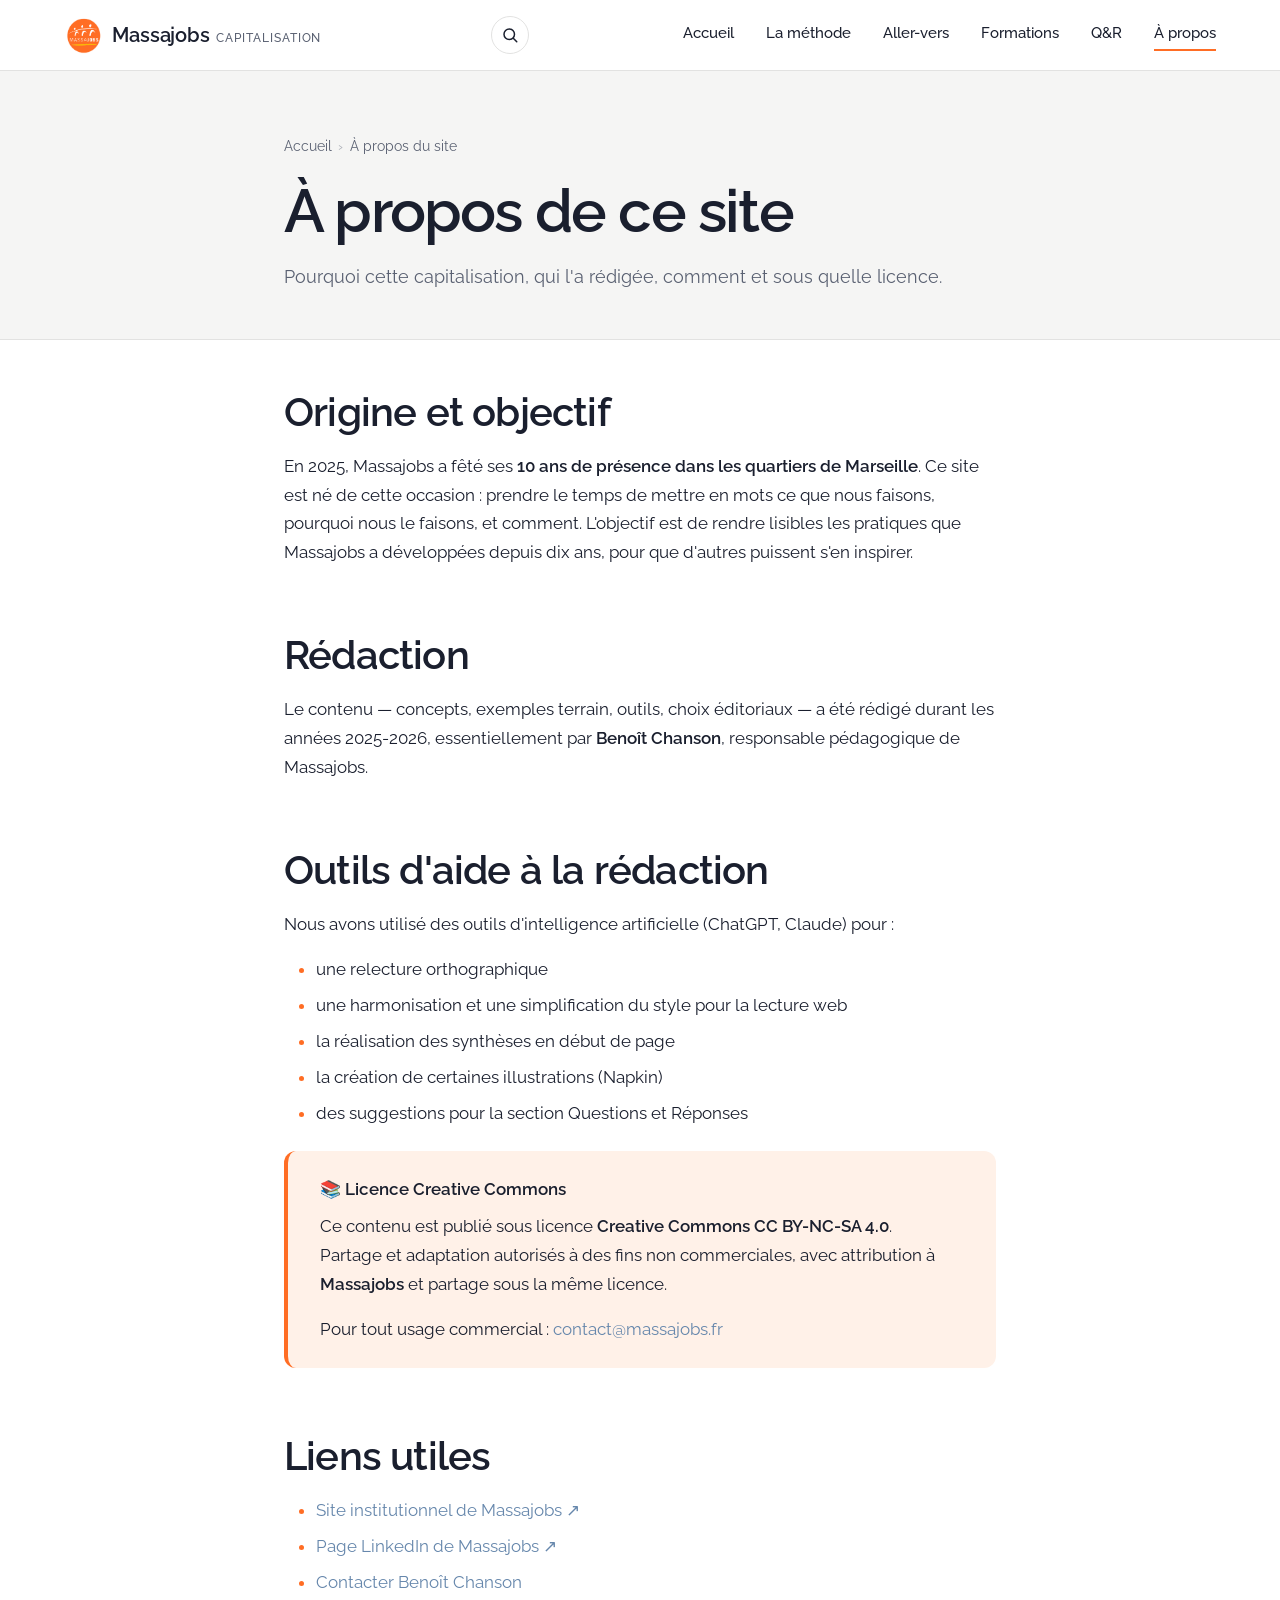
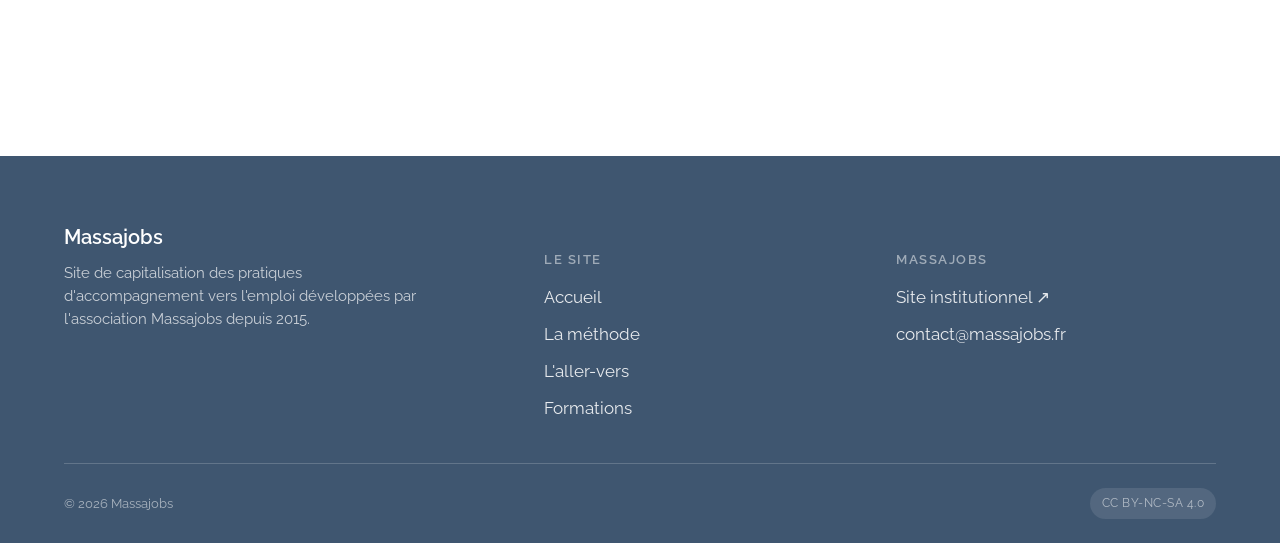
==== commit c9e74885: "Mise à jour du 26 mai" ====
--- a/pages/a-propos.html
+++ b/pages/a-propos.html
@@ -24,6 +24,7 @@
             </span>
         </a>
         <button class="menu-toggle" aria-label="Menu" onclick="document.querySelector('.site-nav').classList.toggle('open')">☰</button>
+        <button type="button" class="search-toggle" aria-label="Rechercher dans le site" title="Rechercher (⌘/Ctrl + K)"><svg viewBox="0 0 24 24" fill="none" stroke="currentColor" stroke-width="2" stroke-linecap="round" stroke-linejoin="round" aria-hidden="true"><circle cx="11" cy="11" r="7"/><path d="m21 21-4.3-4.3"/></svg></button>
         <nav class="site-nav">
             <a href="../index.html">Accueil</a>
             <div class="nav-dropdown"><a href="methode.html" class="nav-dropdown__trigger">La méthode</a><div class="nav-dropdown__menu"><a href="posture.html">Éclairer notre posture</a><a href="matiere.html">La matière</a><a href="structure.html">La structure</a><a href="outils.html">Les outils</a></div></div>
@@ -110,5 +111,6 @@
     </div>
 </footer>
 
+<script src="../assets/js/search.js" defer></script>
 </body>
 </html>
--- a/assets/css/style.css
+++ b/assets/css/style.css
@@ -475,35 +475,30 @@
     padding: var(--space-8) 0 var(--space-7);
     position: relative;
     overflow: hidden;
-    background-image: url('../img/hero-bg.png');
-    background-size: cover;
-    background-position: center center;
-    background-repeat: no-repeat;
-}
-
-/* Voile blanc dégradé pour préserver la lisibilité du texte par-dessus la photo */
-.hero::before {
-    content: "";
-    position: absolute;
-    inset: 0;
-    background: linear-gradient(180deg,
-        rgba(255, 255, 255, 0.55) 0%,
-        rgba(255, 255, 255, 0.35) 50%,
-        rgba(255, 255, 255, 0.70) 100%);
-    z-index: 0;
-    pointer-events: none;
 }
 
 .hero__inner {
-    position: relative;
-    z-index: 1;
-    max-width: 820px;
+    max-width: var(--width-wide);
     margin: 0 auto;
     padding: 0 var(--space-4);
+    display: grid;
+    grid-template-columns: 1.1fr 1fr;
+    gap: var(--space-7);
+    align-items: center;
 }
 
 .hero__content {
-    max-width: 720px;
+    max-width: 600px;
+}
+
+@media (max-width: 880px) {
+    .hero__inner {
+        grid-template-columns: 1fr;
+        gap: var(--space-6);
+    }
+    .hero__content {
+        max-width: none;
+    }
 }
 
 .hero__eyebrow {
@@ -554,22 +549,22 @@
 .hero__visual {
     position: relative;
     aspect-ratio: 4 / 5;
-    max-height: 540px;
+    max-height: 560px;
+    width: 100%;
     border-radius: var(--radius-lg);
-    background: linear-gradient(135deg, var(--color-massa-grey) 0%, #C5D2DD 100%);
+    background: var(--color-bg-alt);
     overflow: hidden;
     box-shadow: var(--shadow-lg);
 }
 
-.hero__visual::before {
-    content: "";
-    position: absolute;
-    inset: 0;
-    background:
-        radial-gradient(circle at 30% 20%, rgba(255, 109, 36, 0.20) 0%, transparent 50%),
-        radial-gradient(circle at 70% 80%, rgba(102, 135, 172, 0.28) 0%, transparent 50%);
-}
-
+.hero__visual img {
+    width: 100%;
+    height: 100%;
+    object-fit: cover;
+    display: block;
+}
+
+/* Anciennes règles conservées pour compat éventuelle — non utilisées sur la home */
 .hero__visual-quote {
     position: absolute;
     bottom: var(--space-4);
@@ -1640,11 +1635,586 @@
 }
 
 /* --------- Print --------- */
+/* --------- Impression --------- */
 @media print {
-    .site-header, .site-footer, .toc {
-        display: none;
-    }
-    body {
-        background: white;
-    }
-}
+    /* Reset typographique */
+    html, body {
+        background: #fff !important;
+        color: #000 !important;
+        font-size: 11pt;
+        line-height: 1.5;
+    }
+
+    /* Masquer la chrome navigationnelle */
+    .site-header,
+    .site-footer,
+    .menu-toggle,
+    .search-toggle,
+    .search-modal,
+    .toc,
+    .breadcrumb,
+    .nav-dropdown,
+    .article-footer,
+    .pillar__cta,
+    .btn,
+    nav,
+    .skip-link {
+        display: none !important;
+    }
+
+    /* Déplier tous les <details> pour que le contenu soit lisible */
+    details {
+        display: block !important;
+    }
+    details > summary {
+        list-style: none !important;
+        cursor: default !important;
+        margin-bottom: 0.4em;
+    }
+    details > summary::-webkit-details-marker,
+    details > summary::marker {
+        display: none !important;
+    }
+    .section-toggle > summary::after {
+        display: none !important;
+    }
+
+    /* Largeur agréable, marges naturelles via @page */
+    .article-layout,
+    .reading,
+    .article-header__inner,
+    .site-section .container {
+        display: block !important;
+        max-width: none !important;
+        width: 100% !important;
+        padding: 0 !important;
+        margin: 0 !important;
+    }
+
+    .article-header {
+        padding: 0 0 0.5cm 0 !important;
+        border-bottom: 1px solid #ccc;
+        margin-bottom: 0.5cm;
+    }
+
+    h1 { font-size: 22pt; margin: 0 0 0.3cm; }
+    h2 { font-size: 15pt; margin-top: 0.6cm; page-break-after: avoid; }
+    h3 { font-size: 12pt; page-break-after: avoid; }
+    p, li { orphans: 3; widows: 3; }
+
+    /* Callouts en print : bordure simple, fond clair */
+    .callout {
+        border: 1px solid #999 !important;
+        background: #f6f6f6 !important;
+        padding: 0.3cm !important;
+        margin: 0.3cm 0 !important;
+        page-break-inside: avoid;
+        box-shadow: none !important;
+    }
+    .callout--idea { background: #fff8e0 !important; }
+    .callout--tip  { background: #eaf3ea !important; }
+    .callout--warning { background: #fdecea !important; }
+    .callout--example { background: #eef2f9 !important; }
+
+    /* Liens : afficher l'URL après pour conserver la trace */
+    a[href^="http"]::after,
+    a[href^="../"]::after {
+        content: " (" attr(href) ")";
+        font-size: 0.85em;
+        color: #555;
+        word-break: break-all;
+    }
+    /* Pas d'URL pour les ancres internes ni les notes de bas de page */
+    a[href^="#"]::after { content: ""; }
+
+    /* Surlignages jaunes : on les neutralise pour rester sobre */
+    .hl, mark {
+        background: transparent !important;
+        color: inherit !important;
+        font-weight: 600;
+    }
+
+    /* Tableaux */
+    table { page-break-inside: auto; }
+    tr    { page-break-inside: avoid; page-break-after: auto; }
+    thead { display: table-header-group; }
+
+    /* Pas de coupure au milieu d'un bloc collapsible ouvert */
+    details, .callout, blockquote, figure, .table-wrapper {
+        page-break-inside: avoid;
+    }
+
+    /* Citations */
+    blockquote.pull-quote {
+        border-left: 3px solid #999 !important;
+        background: transparent !important;
+        font-style: italic;
+        margin: 0.4cm 0;
+        padding: 0.1cm 0.4cm;
+    }
+
+    /* Marge de page propre */
+    @page {
+        size: A4;
+        margin: 1.6cm 1.4cm;
+    }
+}
+
+/* --------- Recherche interne --------- */
+.search-toggle {
+    display: inline-flex;
+    align-items: center;
+    justify-content: center;
+    width: 38px;
+    height: 38px;
+    border-radius: 999px;
+    border: 1px solid var(--color-border);
+    background: var(--color-white);
+    color: var(--color-text);
+    cursor: pointer;
+    transition: background 150ms ease, border-color 150ms ease, color 150ms ease;
+    margin-left: var(--space-3);
+    padding: 0;
+}
+.search-toggle:hover,
+.search-toggle:focus-visible {
+    background: var(--color-bg-alt);
+    border-color: var(--color-massa-blue);
+    color: var(--color-massa-blue);
+    outline: none;
+}
+.search-toggle svg {
+    width: 18px;
+    height: 18px;
+}
+.search-toggle::after { display: none; }
+
+@media (max-width: 880px) {
+    .search-toggle {
+        margin-left: auto;
+        margin-right: var(--space-2);
+    }
+}
+
+body.search-open {
+    overflow: hidden;
+}
+
+.search-modal {
+    position: fixed;
+    inset: 0;
+    z-index: 9999;
+    display: none;
+    align-items: flex-start;
+    justify-content: center;
+    padding: 6vh 1rem 1rem;
+}
+.search-modal.open {
+    display: flex;
+}
+.search-modal__backdrop {
+    position: absolute;
+    inset: 0;
+    background: rgba(20, 26, 38, 0.55);
+    backdrop-filter: blur(2px);
+    -webkit-backdrop-filter: blur(2px);
+}
+.search-modal__panel {
+    position: relative;
+    width: 100%;
+    max-width: 640px;
+    background: var(--color-white);
+    border-radius: 14px;
+    box-shadow: 0 30px 60px -10px rgba(0,0,0,0.35);
+    display: flex;
+    flex-direction: column;
+    max-height: 80vh;
+    overflow: hidden;
+    border: 1px solid var(--color-border);
+}
+.search-modal__head {
+    display: flex;
+    align-items: center;
+    gap: 0.75rem;
+    padding: 0.85rem 1rem;
+    border-bottom: 1px solid var(--color-border);
+}
+.search-modal__icon {
+    color: var(--color-text-muted);
+    flex-shrink: 0;
+}
+.search-modal__input {
+    flex: 1;
+    border: 0;
+    outline: none;
+    font: inherit;
+    font-size: 1.05rem;
+    background: transparent;
+    color: var(--color-text);
+    padding: 0.25rem 0;
+}
+.search-modal__input::placeholder {
+    color: var(--color-text-muted);
+}
+.search-modal__close {
+    background: transparent;
+    border: 0;
+    font-size: 1.6rem;
+    line-height: 1;
+    color: var(--color-text-muted);
+    cursor: pointer;
+    width: 32px;
+    height: 32px;
+    border-radius: 999px;
+    transition: background 150ms ease, color 150ms ease;
+}
+.search-modal__close:hover {
+    background: var(--color-bg-alt);
+    color: var(--color-text);
+}
+.search-modal__status {
+    padding: 0.5rem 1rem 0.25rem;
+    color: var(--color-text-muted);
+    font-size: 0.825rem;
+    min-height: 1.5em;
+}
+.search-modal__list {
+    list-style: none;
+    margin: 0;
+    padding: 0.25rem 0.5rem 0.75rem;
+    overflow-y: auto;
+    flex: 1;
+}
+.search-modal__list:empty {
+    padding: 0;
+}
+.search-result {
+    margin: 0;
+    padding: 0;
+}
+.search-result__link {
+    display: block;
+    padding: 0.7rem 0.9rem;
+    border-radius: 8px;
+    color: var(--color-text);
+    text-decoration: none;
+    transition: background 120ms ease;
+}
+.search-result__link:hover,
+.search-result.is-active .search-result__link {
+    background: var(--color-bg-alt);
+}
+.search-result__page {
+    font-size: 0.75rem;
+    text-transform: uppercase;
+    letter-spacing: 0.04em;
+    color: var(--color-massa-blue);
+    font-weight: 600;
+    margin-bottom: 0.15rem;
+}
+.search-result__heading {
+    font-weight: 600;
+    color: var(--color-text);
+    font-size: 0.98rem;
+    line-height: 1.35;
+}
+.search-result__snippet {
+    margin-top: 0.25rem;
+    font-size: 0.85rem;
+    color: var(--color-text-muted);
+    line-height: 1.45;
+    display: -webkit-box;
+    -webkit-line-clamp: 2;
+    -webkit-box-orient: vertical;
+    overflow: hidden;
+}
+.search-result mark {
+    background: rgba(250, 186, 2, 0.35);
+    color: inherit;
+    padding: 0 1px;
+    border-radius: 2px;
+}
+.search-modal__footer {
+    display: flex;
+    gap: 1.25rem;
+    justify-content: flex-start;
+    padding: 0.55rem 1rem;
+    border-top: 1px solid var(--color-border);
+    font-size: 0.75rem;
+    color: var(--color-text-muted);
+    background: var(--color-bg-alt);
+    flex-wrap: wrap;
+}
+.search-modal__footer kbd {
+    display: inline-block;
+    padding: 1px 6px;
+    margin-right: 4px;
+    font-family: inherit;
+    font-size: 0.72rem;
+    border: 1px solid var(--color-border);
+    border-bottom-width: 2px;
+    border-radius: 4px;
+    background: var(--color-white);
+    color: var(--color-text);
+}
+@media (max-width: 540px) {
+    .search-modal {
+        padding: 2vh 0.5rem 0.5rem;
+    }
+    .search-modal__panel {
+        max-height: 92vh;
+    }
+    .search-modal__footer {
+        font-size: 0.7rem;
+        gap: 0.6rem;
+    }
+}
+
+/* --------- Contrôles de taille de texte (TOC sidebar) --------- */
+.toc__reading-controls {
+    margin-top: 1.25rem;
+    padding-top: 1rem;
+    border-top: 1px solid var(--color-border);
+    font-size: 0.78rem;
+    color: var(--color-text-muted);
+}
+.toc__reading-label {
+    display: block;
+    margin-bottom: 0.4rem;
+    text-transform: uppercase;
+    letter-spacing: 0.04em;
+    font-weight: 600;
+}
+.toc__reading-buttons {
+    display: inline-flex;
+    align-items: center;
+    gap: 0.5rem;
+}
+.toc__reading-btn {
+    background: var(--color-white);
+    border: 1px solid var(--color-border);
+    border-radius: 6px;
+    padding: 0.25rem 0.55rem;
+    cursor: pointer;
+    font: inherit;
+    color: var(--color-text);
+    font-weight: 600;
+    line-height: 1.1;
+    transition: background 120ms ease, border-color 120ms ease, color 120ms ease;
+}
+.toc__reading-btn:hover,
+.toc__reading-btn:focus-visible {
+    background: var(--color-bg-alt);
+    border-color: var(--color-massa-blue);
+    color: var(--color-massa-blue);
+    outline: none;
+}
+.toc__reading-value {
+    min-width: 3.5em;
+    text-align: center;
+    color: var(--color-text);
+    font-weight: 500;
+}
+
+/* Modifieurs de taille appliqués à .reading */
+.reading.text-small {
+    font-size: 0.92rem;
+}
+.reading.text-small h2 { font-size: 1.65rem; }
+.reading.text-small h3 { font-size: 1.25rem; }
+
+.reading.text-large {
+    font-size: 1.13rem;
+    line-height: 1.75;
+}
+.reading.text-large h2 { font-size: 2.1rem; }
+.reading.text-large h3 { font-size: 1.5rem; }
+.reading.text-large p,
+.reading.text-large li { line-height: 1.75; }
+
+/* Masquer en print pour ne pas imprimer la barre de contrôles */
+@media print {
+    .toc__reading-controls { display: none !important; }
+}
+
+/* --------- Barre de progression de lecture --------- */
+.reading-progress {
+    position: fixed;
+    top: 0;
+    left: 0;
+    right: 0;
+    height: 3px;
+    background: transparent;
+    z-index: 9998;
+    pointer-events: none;
+}
+.reading-progress__fill {
+    height: 100%;
+    width: 100%;
+    background: linear-gradient(90deg, var(--color-massa-orange), var(--color-massa-yellow));
+    transform: scaleX(0);
+    transform-origin: left center;
+    transition: transform 80ms linear;
+}
+
+/* --------- Tooltip bibliographique --------- */
+.biblio-tooltip {
+    position: absolute;
+    z-index: 9990;
+    width: min(440px, calc(100vw - 24px));
+    background: var(--color-white);
+    border: 1px solid var(--color-border);
+    border-radius: 10px;
+    box-shadow: 0 18px 40px -10px rgba(0,0,0,0.28);
+    padding: 0.85rem 1rem 0.75rem;
+    font-size: 0.9rem;
+    line-height: 1.5;
+    color: var(--color-text);
+    opacity: 0;
+    visibility: hidden;
+    transform: translateY(4px);
+    transition: opacity 140ms ease, transform 140ms ease, visibility 140ms ease;
+    --arrow-x: 50%;
+}
+.biblio-tooltip.open {
+    opacity: 1;
+    visibility: visible;
+    transform: translateY(0);
+}
+.biblio-tooltip::before {
+    content: "";
+    position: absolute;
+    left: var(--arrow-x);
+    transform: translateX(-50%) rotate(45deg);
+    width: 10px;
+    height: 10px;
+    background: var(--color-white);
+    border: 1px solid var(--color-border);
+}
+.biblio-tooltip[data-position="top"]::before {
+    bottom: -6px;
+    border-top: 0;
+    border-left: 0;
+}
+.biblio-tooltip[data-position="bottom"]::before {
+    top: -6px;
+    border-bottom: 0;
+    border-right: 0;
+}
+.biblio-tooltip__text {
+    padding-right: 1.25rem;
+}
+.biblio-tooltip__text em,
+.biblio-tooltip__text i { color: var(--color-text); }
+.biblio-tooltip__jump {
+    display: inline-block;
+    margin-top: 0.4rem;
+    font-size: 0.82rem;
+    color: var(--color-massa-blue);
+    text-decoration: none;
+    font-weight: 600;
+}
+.biblio-tooltip__jump:hover { text-decoration: underline; }
+.biblio-tooltip__close {
+    position: absolute;
+    top: 0.25rem;
+    right: 0.4rem;
+    background: transparent;
+    border: 0;
+    cursor: pointer;
+    color: var(--color-text-muted);
+    font-size: 1.3rem;
+    line-height: 1;
+    padding: 0.2rem 0.45rem;
+    border-radius: 999px;
+}
+.biblio-tooltip__close:hover {
+    background: var(--color-bg-alt);
+    color: var(--color-text);
+}
+
+/* Petit flash sur la cible quand on clique "Voir dans la bibliographie" */
+.biblio-flash {
+    animation: biblioFlash 1.6s ease;
+}
+@keyframes biblioFlash {
+    0%   { background: rgba(250, 186, 2, 0.45); }
+    100% { background: transparent; }
+}
+
+/* --------- Tiroir TOC mobile --------- */
+.toc-fab {
+    display: none; /* visible uniquement en mobile */
+    position: fixed;
+    bottom: 1.25rem;
+    right: 1.25rem;
+    z-index: 9991;
+    background: var(--color-massa-blue);
+    color: #fff;
+    border: 0;
+    border-radius: 999px;
+    padding: 0.6rem 1rem;
+    font: inherit;
+    font-size: 0.875rem;
+    font-weight: 600;
+    cursor: pointer;
+    box-shadow: 0 8px 20px -4px rgba(0,0,0,0.3);
+    align-items: center;
+    gap: 0.5rem;
+}
+.toc-fab svg {
+    flex-shrink: 0;
+}
+.toc-fab:hover,
+.toc-fab:focus-visible {
+    background: var(--color-massa-orange);
+    outline: none;
+}
+.toc-backdrop {
+    display: none;
+    position: fixed;
+    inset: 0;
+    background: rgba(20, 26, 38, 0.45);
+    z-index: 9989;
+    opacity: 0;
+    transition: opacity 180ms ease;
+}
+
+@media (max-width: 1024px) {
+    .toc-fab { display: inline-flex; }
+
+    /* La TOC redevient un drawer latéral activé via body.toc-open */
+    .toc {
+        display: block !important;
+        position: fixed !important;
+        top: 0 !important;
+        right: -100% !important;
+        bottom: 0 !important;
+        width: min(320px, 88vw);
+        max-height: none !important;
+        background: var(--color-white);
+        z-index: 9990;
+        padding: 1.25rem 1rem 1.25rem 1.25rem;
+        box-shadow: -12px 0 30px -10px rgba(0,0,0,0.25);
+        overflow-y: auto;
+        transition: right 220ms ease;
+        border-left: 1px solid var(--color-border);
+    }
+    body.toc-open .toc {
+        right: 0 !important;
+    }
+    body.toc-open .toc-backdrop {
+        display: block;
+        opacity: 1;
+    }
+    body.toc-open {
+        overflow: hidden;
+    }
+}
+
+@media print {
+    .reading-progress,
+    .biblio-tooltip,
+    .toc-fab,
+    .toc-backdrop { display: none !important; }
+}
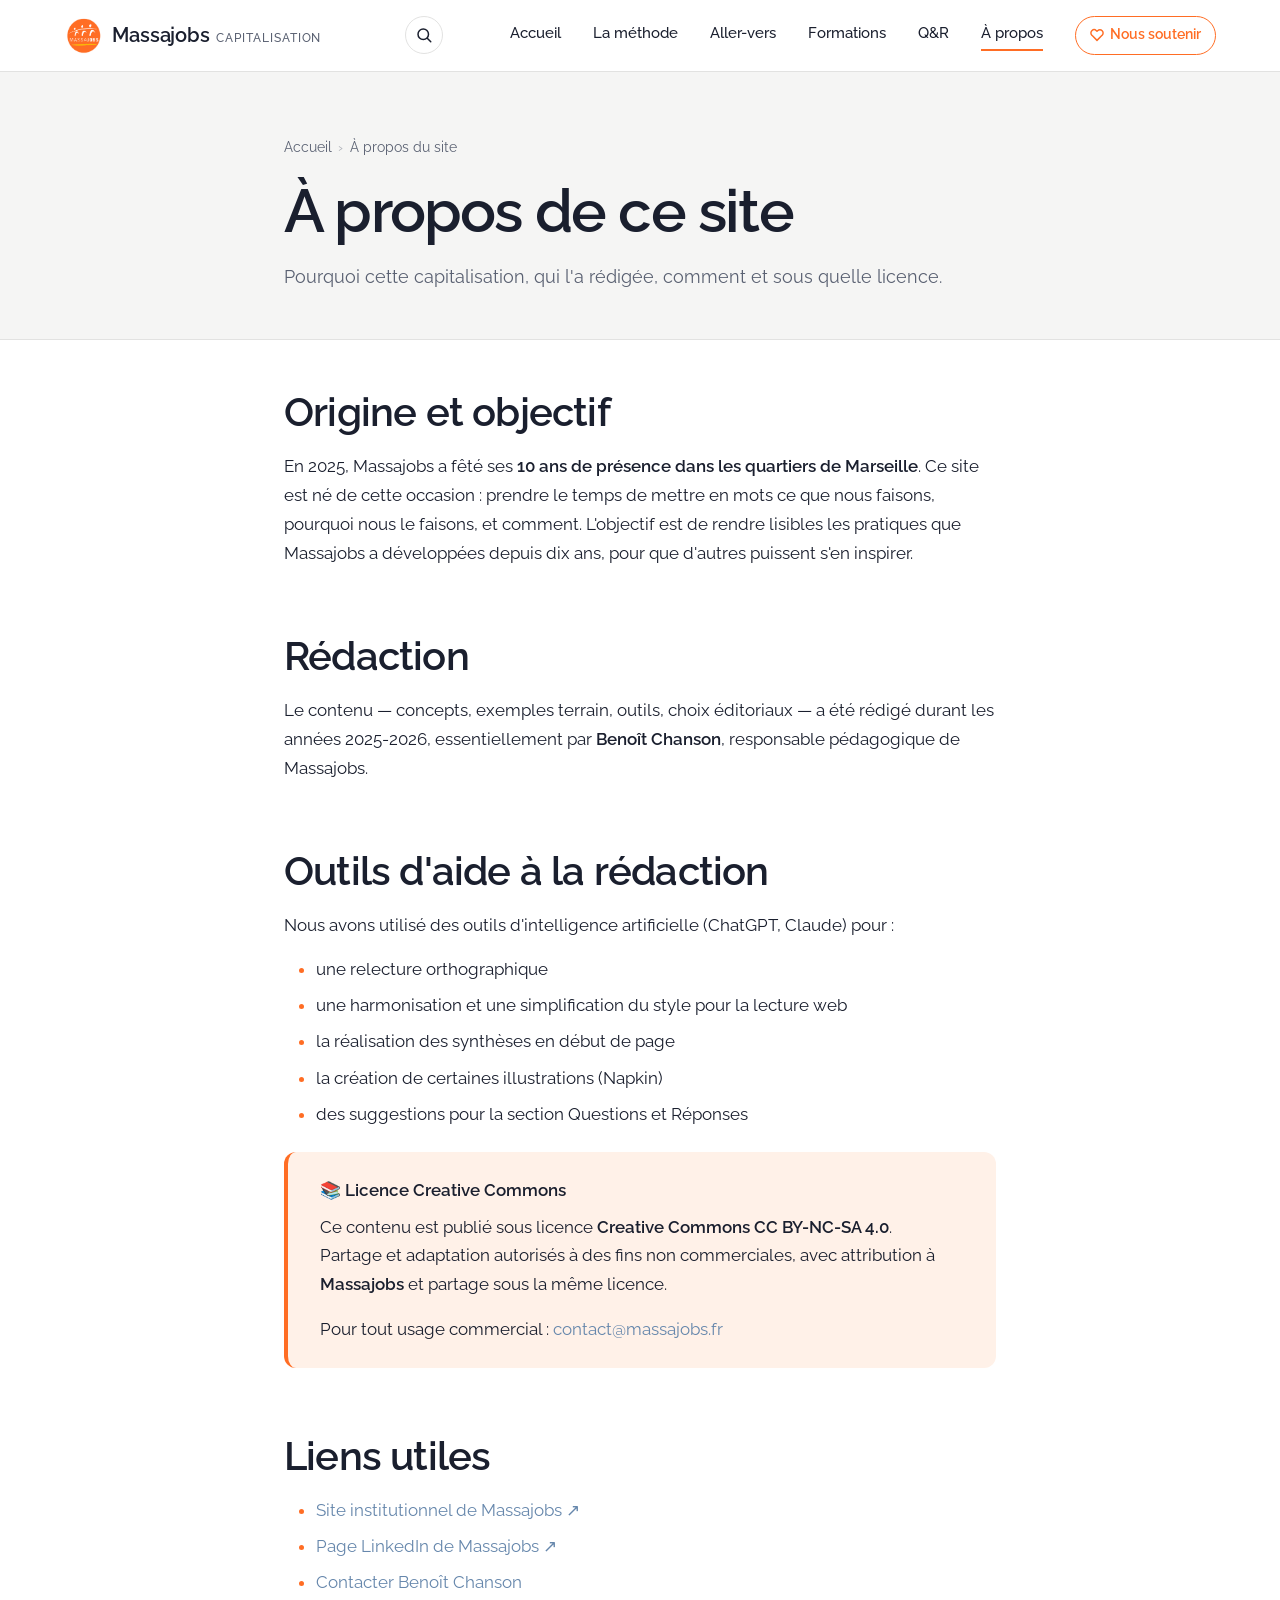
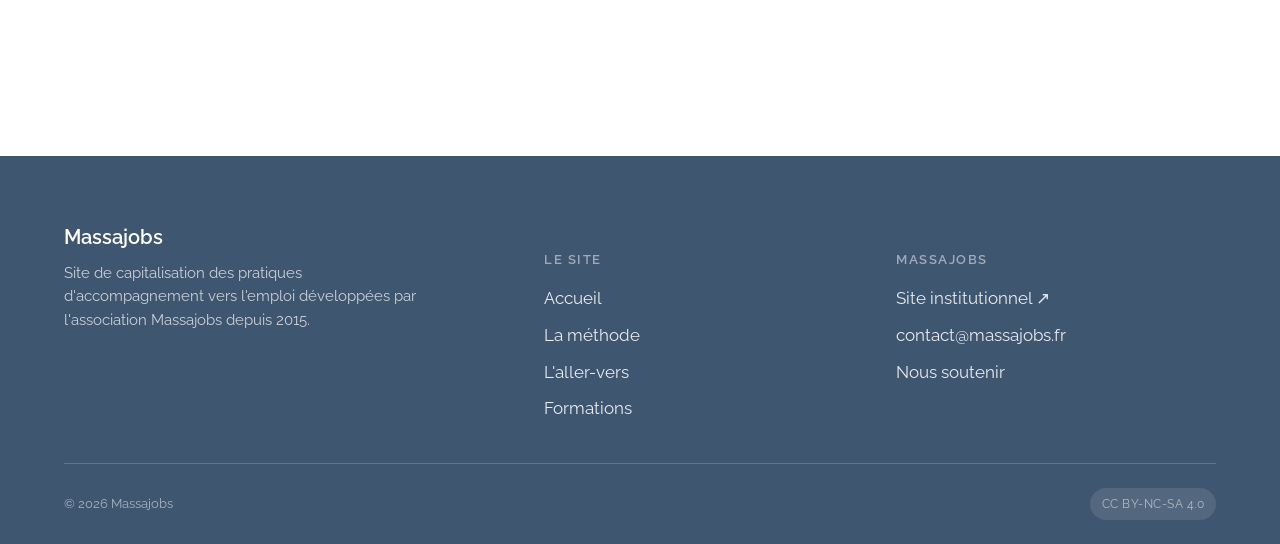
==== commit 3059ccd1: "Add files via upload Application des différentes modifications pour la question du soutien" ====
--- a/pages/a-propos.html
+++ b/pages/a-propos.html
@@ -11,6 +11,7 @@
     <link rel="icon" type="image/png" sizes="32x32" href="../assets/img/favicon-32.png">
     <link rel="icon" type="image/png" sizes="16x16" href="../assets/img/favicon-16.png">
     <link rel="apple-touch-icon" href="../assets/img/logo-massajobs.png">
+    <!-- Cloudflare Web Analytics --><script defer src='https://static.cloudflareinsights.com/beacon.min.js' data-cf-beacon='{"token": "e98f2f7f44a84af298287a1209a644d6"}'></script><!-- End Cloudflare Web Analytics -->
 </head>
 <body>
 
@@ -32,6 +33,7 @@
             <a href="offre.html">Formations</a>
             <a href="questions-reponses.html">Q&amp;R</a>
             <a href="a-propos.html" class="active">À propos</a>
+            <a href="nous-soutenir.html" class="nav-donate">Nous soutenir</a>
         </nav>
     </div>
 </header>
@@ -100,7 +102,7 @@
                 <h4>Massajobs</h4>
                 <ul class="site-footer__links">
                     <li><a href="https://www.massajobs.org" target="_blank" rel="noopener">Site institutionnel ↗</a></li>
-                    <li><a href="mailto:contact@massajobs.fr">contact@massajobs.fr</a></li>
+                    <li><a href="mailto:contact@massajobs.fr">contact@massajobs.fr</a></li><li><a href="nous-soutenir.html">Nous soutenir</a></li>
                 </ul>
             </div>
         </div>
--- a/assets/css/style.css
+++ b/assets/css/style.css
@@ -2218,3 +2218,369 @@
     .toc-fab,
     .toc-backdrop { display: none !important; }
 }
+
+/* --------- Formulaire Q&R / contact --------- */
+.qa-intro {
+    margin-bottom: 2.5rem;
+}
+.qa-intro p {
+    font-size: 1.05rem;
+    line-height: 1.65;
+}
+
+.qa-form {
+    background: var(--color-bg-alt);
+    border: 1px solid var(--color-border);
+    border-radius: 12px;
+    padding: 1.5rem 1.5rem 1.25rem;
+    margin: 2rem 0;
+}
+.qa-form__title {
+    margin: 0 0 1.5rem;
+    font-size: 1.25rem;
+    font-weight: 600;
+    color: var(--color-text);
+}
+
+.form-field {
+    margin-bottom: 1.25rem;
+}
+.form-field:last-child { margin-bottom: 0; }
+
+.form-label {
+    display: block;
+    font-weight: 600;
+    margin-bottom: 0.4rem;
+    font-size: 0.92rem;
+    color: var(--color-text);
+}
+.form-label .required {
+    color: var(--color-massa-orange);
+    margin-left: 0.15rem;
+}
+.form-help {
+    display: block;
+    font-size: 0.82rem;
+    color: var(--color-text-muted);
+    margin-top: 0.25rem;
+    line-height: 1.4;
+}
+
+.form-input,
+.form-textarea {
+    width: 100%;
+    box-sizing: border-box;
+    background: var(--color-white);
+    border: 1px solid var(--color-border);
+    border-radius: 6px;
+    padding: 0.6rem 0.8rem;
+    font: inherit;
+    font-size: 0.95rem;
+    color: var(--color-text);
+    transition: border-color 150ms ease, box-shadow 150ms ease;
+}
+.form-input:focus,
+.form-textarea:focus {
+    outline: none;
+    border-color: var(--color-massa-blue);
+    box-shadow: 0 0 0 3px rgba(102, 135, 172, 0.18);
+}
+.form-textarea {
+    resize: vertical;
+    min-height: 90px;
+    line-height: 1.5;
+    font-family: inherit;
+}
+.form-input:invalid:not(:placeholder-shown),
+.form-textarea:invalid:not(:placeholder-shown) {
+    border-color: #d04a3a;
+}
+
+.form-checkbox-row {
+    display: flex;
+    align-items: flex-start;
+    gap: 0.55rem;
+    margin-top: 0.4rem;
+    font-size: 0.88rem;
+    line-height: 1.4;
+    color: var(--color-text-muted);
+    cursor: pointer;
+}
+.form-checkbox-row input[type="checkbox"] {
+    margin-top: 0.2rem;
+    flex-shrink: 0;
+    accent-color: var(--color-massa-blue);
+    width: 16px;
+    height: 16px;
+    cursor: pointer;
+}
+.form-checkbox-row.is-required {
+    color: var(--color-text);
+    font-size: 0.85rem;
+    padding: 0.6rem 0.7rem;
+    border: 1px solid var(--color-border);
+    border-radius: 6px;
+    background: var(--color-white);
+    margin-top: 0;
+}
+
+/* Honeypot caché aux humains (anti-spam) */
+.form-honeypot {
+    position: absolute;
+    left: -9999px;
+    width: 1px;
+    height: 1px;
+    overflow: hidden;
+}
+
+.form-actions {
+    margin-top: 1.5rem;
+    display: flex;
+    flex-wrap: wrap;
+    gap: 0.75rem;
+    align-items: center;
+}
+.form-submit {
+    /* Hérite de .btn .btn-primary mais on s'assure */
+}
+
+.form-status {
+    margin-top: 1rem;
+    padding: 0.85rem 1rem;
+    border-radius: 8px;
+    font-size: 0.92rem;
+    line-height: 1.5;
+    display: none;
+}
+.form-status.is-visible { display: block; }
+.form-status.is-success {
+    background: #eaf3ea;
+    color: #2d6a3a;
+    border: 1px solid #b8d9bf;
+}
+.form-status.is-error {
+    background: #fdecea;
+    color: #9b2c1f;
+    border: 1px solid #f3c0b8;
+}
+
+.qa-empty {
+    margin-top: 2rem;
+    padding: 1.5rem;
+    background: var(--color-white);
+    border: 1px dashed var(--color-border);
+    border-radius: 10px;
+    text-align: center;
+    color: var(--color-text-muted);
+    font-style: italic;
+}
+
+@media print {
+    .qa-form, .qa-empty { display: none !important; }
+}
+
+/* --------- Encart de soutien (fin des pages d'accompagnement et page dédiée) --------- */
+.support-block {
+    margin: 3rem 0 1.5rem;
+    padding: 1.5rem 1.75rem;
+    background: #FFF7EE;
+    border: 1px solid #F5DCBF;
+    border-radius: 12px;
+    display: flex;
+    gap: 1.25rem;
+    align-items: flex-start;
+}
+.support-block__icon {
+    flex-shrink: 0;
+    width: 40px;
+    height: 40px;
+    display: flex;
+    align-items: center;
+    justify-content: center;
+    background: #fff;
+    border-radius: 999px;
+    color: var(--color-massa-orange);
+    border: 1px solid #F5DCBF;
+}
+.support-block__icon svg {
+    width: 20px;
+    height: 20px;
+}
+.support-block__body {
+    flex: 1;
+}
+.support-block__title {
+    margin: 0 0 0.4rem;
+    font-size: 1.05rem;
+    font-weight: 600;
+    color: var(--color-text);
+}
+.support-block__text {
+    margin: 0 0 0.85rem;
+    font-size: 0.95rem;
+    line-height: 1.55;
+    color: var(--color-text);
+}
+.support-block__btn {
+    display: inline-flex;
+    align-items: center;
+    gap: 0.4rem;
+    padding: 0.5rem 1.1rem;
+    background: transparent;
+    border: 1.5px solid var(--color-massa-orange);
+    color: var(--color-massa-orange);
+    border-radius: 999px;
+    font-size: 0.92rem;
+    font-weight: 600;
+    text-decoration: none;
+    transition: background 150ms ease, color 150ms ease;
+}
+.support-block__btn:hover,
+.support-block__btn:focus-visible {
+    background: var(--color-massa-orange);
+    color: #fff;
+    outline: none;
+}
+
+@media (max-width: 540px) {
+    .support-block {
+        flex-direction: column;
+        padding: 1.25rem;
+    }
+}
+
+/* --------- Page dédiée Nous soutenir --------- */
+.support-page__lead {
+    font-size: 1.1rem;
+    line-height: 1.65;
+    color: var(--color-text);
+    margin-bottom: 2rem;
+}
+.support-grid {
+    display: grid;
+    grid-template-columns: repeat(auto-fit, minmax(220px, 1fr));
+    gap: 1rem;
+    margin: 2rem 0;
+}
+.support-card {
+    background: var(--color-bg-alt);
+    border: 1px solid var(--color-border);
+    border-radius: 10px;
+    padding: 1.5rem 1.25rem;
+    text-align: center;
+}
+.support-card__icon {
+    font-size: 1.9rem;
+    line-height: 1;
+    color: var(--color-massa-blue);
+    margin-bottom: 0.75rem;
+    display: flex;
+    align-items: center;
+    justify-content: center;
+    width: 52px;
+    height: 52px;
+    border-radius: 999px;
+    background: var(--color-white);
+    border: 1px solid var(--color-border);
+    margin-left: auto;
+    margin-right: auto;
+}
+.support-card h3 {
+    margin: 0 0 0.4rem;
+    font-size: 1rem;
+}
+.support-card p {
+    margin: 0;
+    font-size: 0.92rem;
+    line-height: 1.5;
+    color: var(--color-text-muted);
+}
+.donate-cta {
+    background: var(--color-bg-alt);
+    border: 1px solid var(--color-border);
+    border-radius: 12px;
+    padding: 2rem 2rem 1.75rem;
+    text-align: center;
+    margin: 2.5rem 0;
+}
+.donate-cta h2 {
+    margin: 0 0 0.5rem;
+}
+.donate-cta p {
+    margin: 0 0 1.25rem;
+    color: var(--color-text-muted);
+}
+.donate-cta__buttons {
+    display: flex;
+    flex-wrap: wrap;
+    gap: 0.75rem;
+    justify-content: center;
+}
+.donate-amount {
+    display: inline-flex;
+    align-items: center;
+    padding: 0.6rem 1.1rem;
+    border: 1px solid var(--color-border);
+    background: var(--color-white);
+    border-radius: 999px;
+    font-weight: 600;
+    color: var(--color-text);
+    text-decoration: none;
+    transition: all 150ms ease;
+}
+.donate-amount:hover {
+    border-color: var(--color-massa-orange);
+    color: var(--color-massa-orange);
+}
+.donate-note {
+    margin-top: 1.5rem;
+    font-size: 0.85rem;
+    color: var(--color-text-muted);
+}
+
+@media print {
+    .support-block, .donate-cta { display: none !important; }
+}
+
+/* --------- Bouton "Nous soutenir" dans la nav --------- */
+.site-nav a.nav-donate {
+    display: inline-flex;
+    align-items: center;
+    gap: 0.35rem;
+    padding: 0.4rem 0.9rem;
+    border: 1.5px solid var(--color-massa-orange);
+    color: var(--color-massa-orange);
+    border-radius: 999px;
+    font-size: 0.875rem;
+    font-weight: 600;
+    transition: background 150ms ease, color 150ms ease;
+}
+.site-nav a.nav-donate::before {
+    content: "";
+    width: 14px;
+    height: 14px;
+    background-image: url("data:image/svg+xml,%3Csvg xmlns='http://www.w3.org/2000/svg' viewBox='0 0 24 24' fill='none' stroke='%23FF6D24' stroke-width='2.5' stroke-linecap='round' stroke-linejoin='round'%3E%3Cpath d='M20.84 4.61a5.5 5.5 0 0 0-7.78 0L12 5.67l-1.06-1.06a5.5 5.5 0 0 0-7.78 7.78l1.06 1.06L12 21.23l7.78-7.78 1.06-1.06a5.5 5.5 0 0 0 0-7.78z'/%3E%3C/svg%3E");
+    background-size: contain;
+    background-repeat: no-repeat;
+    transition: background-image 150ms ease;
+}
+.site-nav a.nav-donate:hover,
+.site-nav a.nav-donate:focus-visible {
+    background: var(--color-massa-orange);
+    color: #fff;
+    outline: none;
+}
+.site-nav a.nav-donate:hover::before,
+.site-nav a.nav-donate:focus-visible::before {
+    background-image: url("data:image/svg+xml,%3Csvg xmlns='http://www.w3.org/2000/svg' viewBox='0 0 24 24' fill='none' stroke='%23ffffff' stroke-width='2.5' stroke-linecap='round' stroke-linejoin='round'%3E%3Cpath d='M20.84 4.61a5.5 5.5 0 0 0-7.78 0L12 5.67l-1.06-1.06a5.5 5.5 0 0 0-7.78 7.78l1.06 1.06L12 21.23l7.78-7.78 1.06-1.06a5.5 5.5 0 0 0 0-7.78z'/%3E%3C/svg%3E");
+}
+/* On désactive la barre orange sous le lien (héritée de .site-nav a::after) */
+.site-nav a.nav-donate::after {
+    display: none;
+}
+
+@media (max-width: 880px) {
+    .site-nav a.nav-donate {
+        align-self: flex-start;
+    }
+}
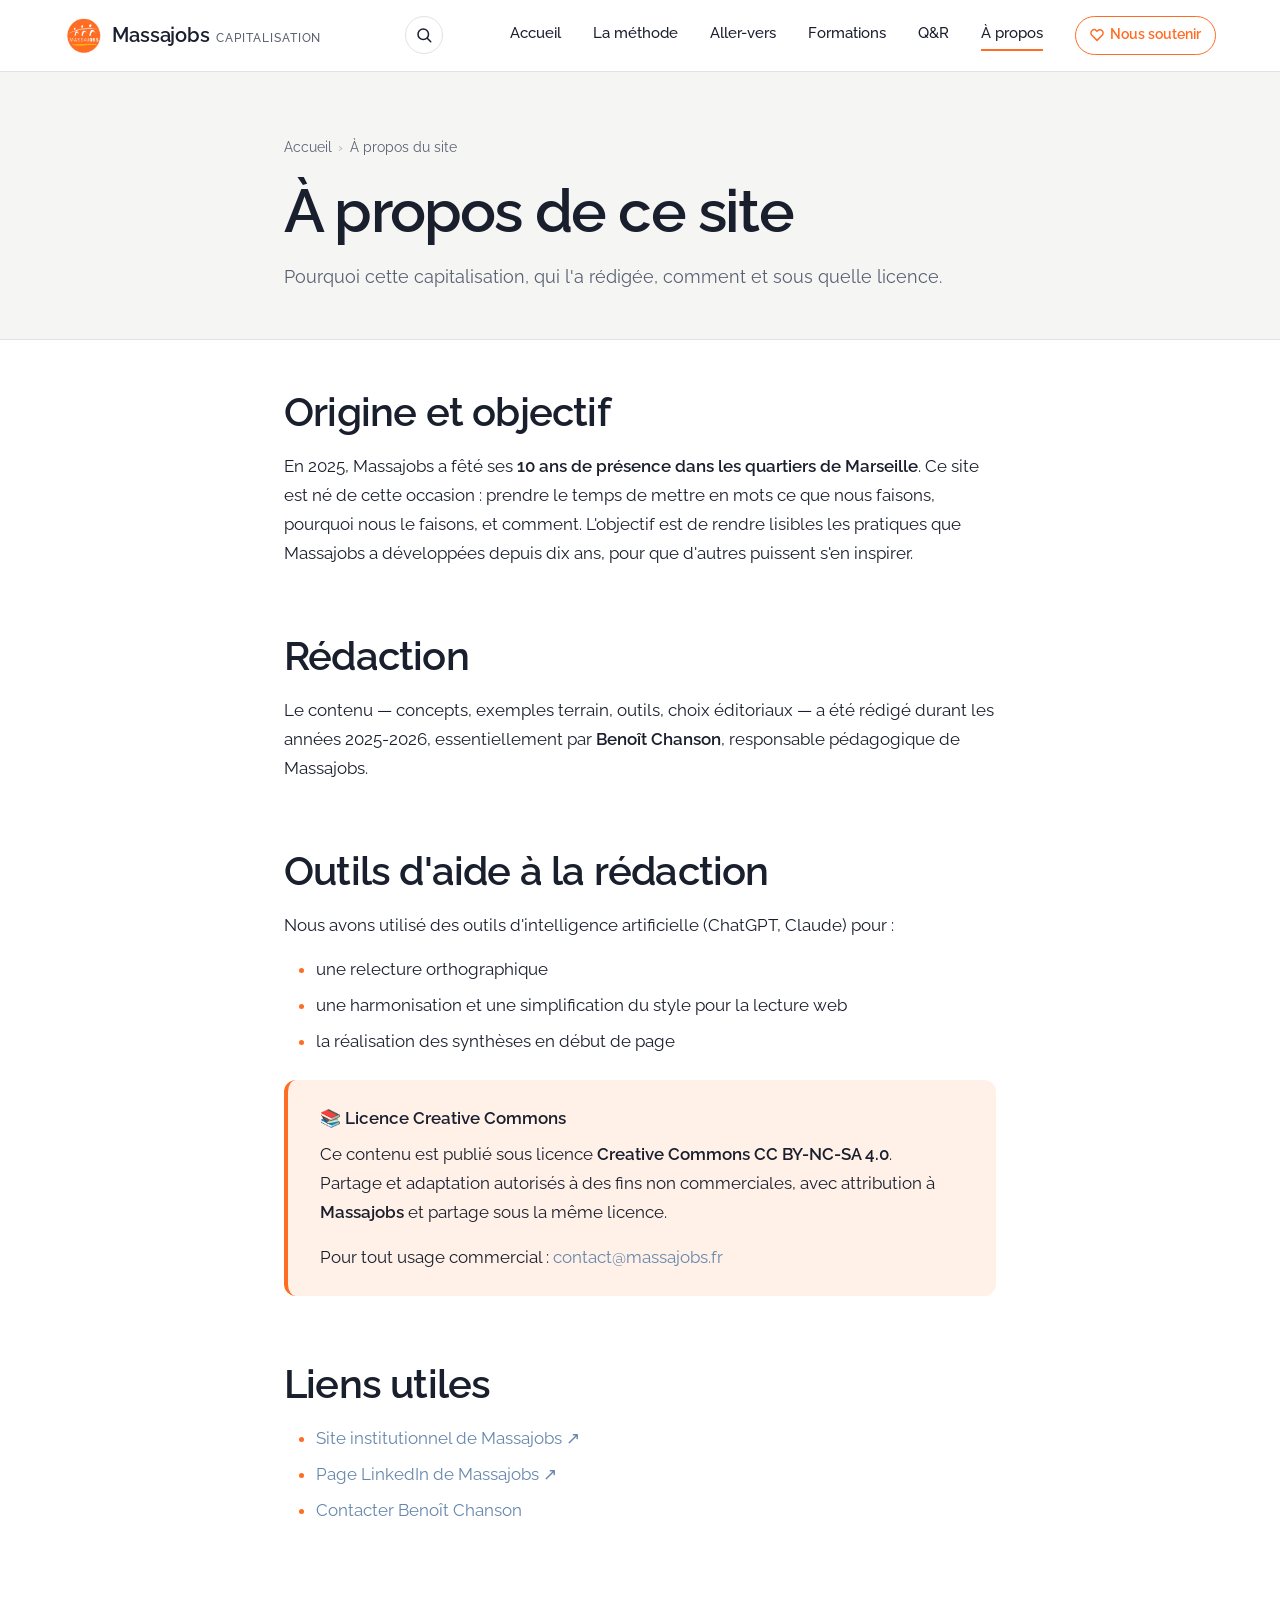
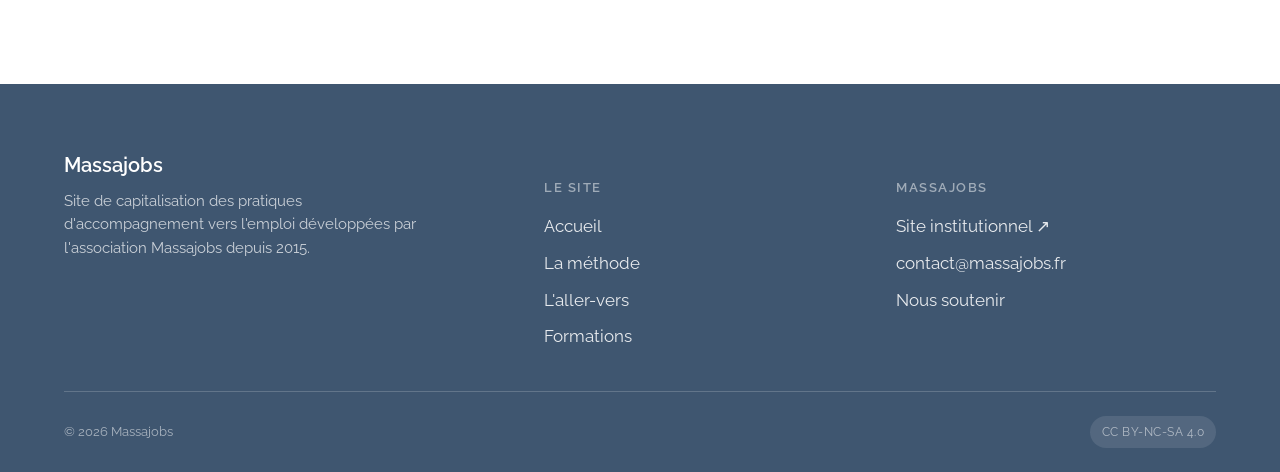
==== commit b24042d5: "Update a-propos.html" ====
--- a/pages/a-propos.html
+++ b/pages/a-propos.html
@@ -62,8 +62,7 @@
     <li>une relecture orthographique</li>
     <li>une harmonisation et une simplification du style pour la lecture web</li>
     <li>la réalisation des synthèses en début de page</li>
-    <li>la création de certaines illustrations (Napkin)</li>
-    <li>des suggestions pour la section Questions et Réponses</li>
+   
 </ul>
 
 <div class="callout callout--idea">
